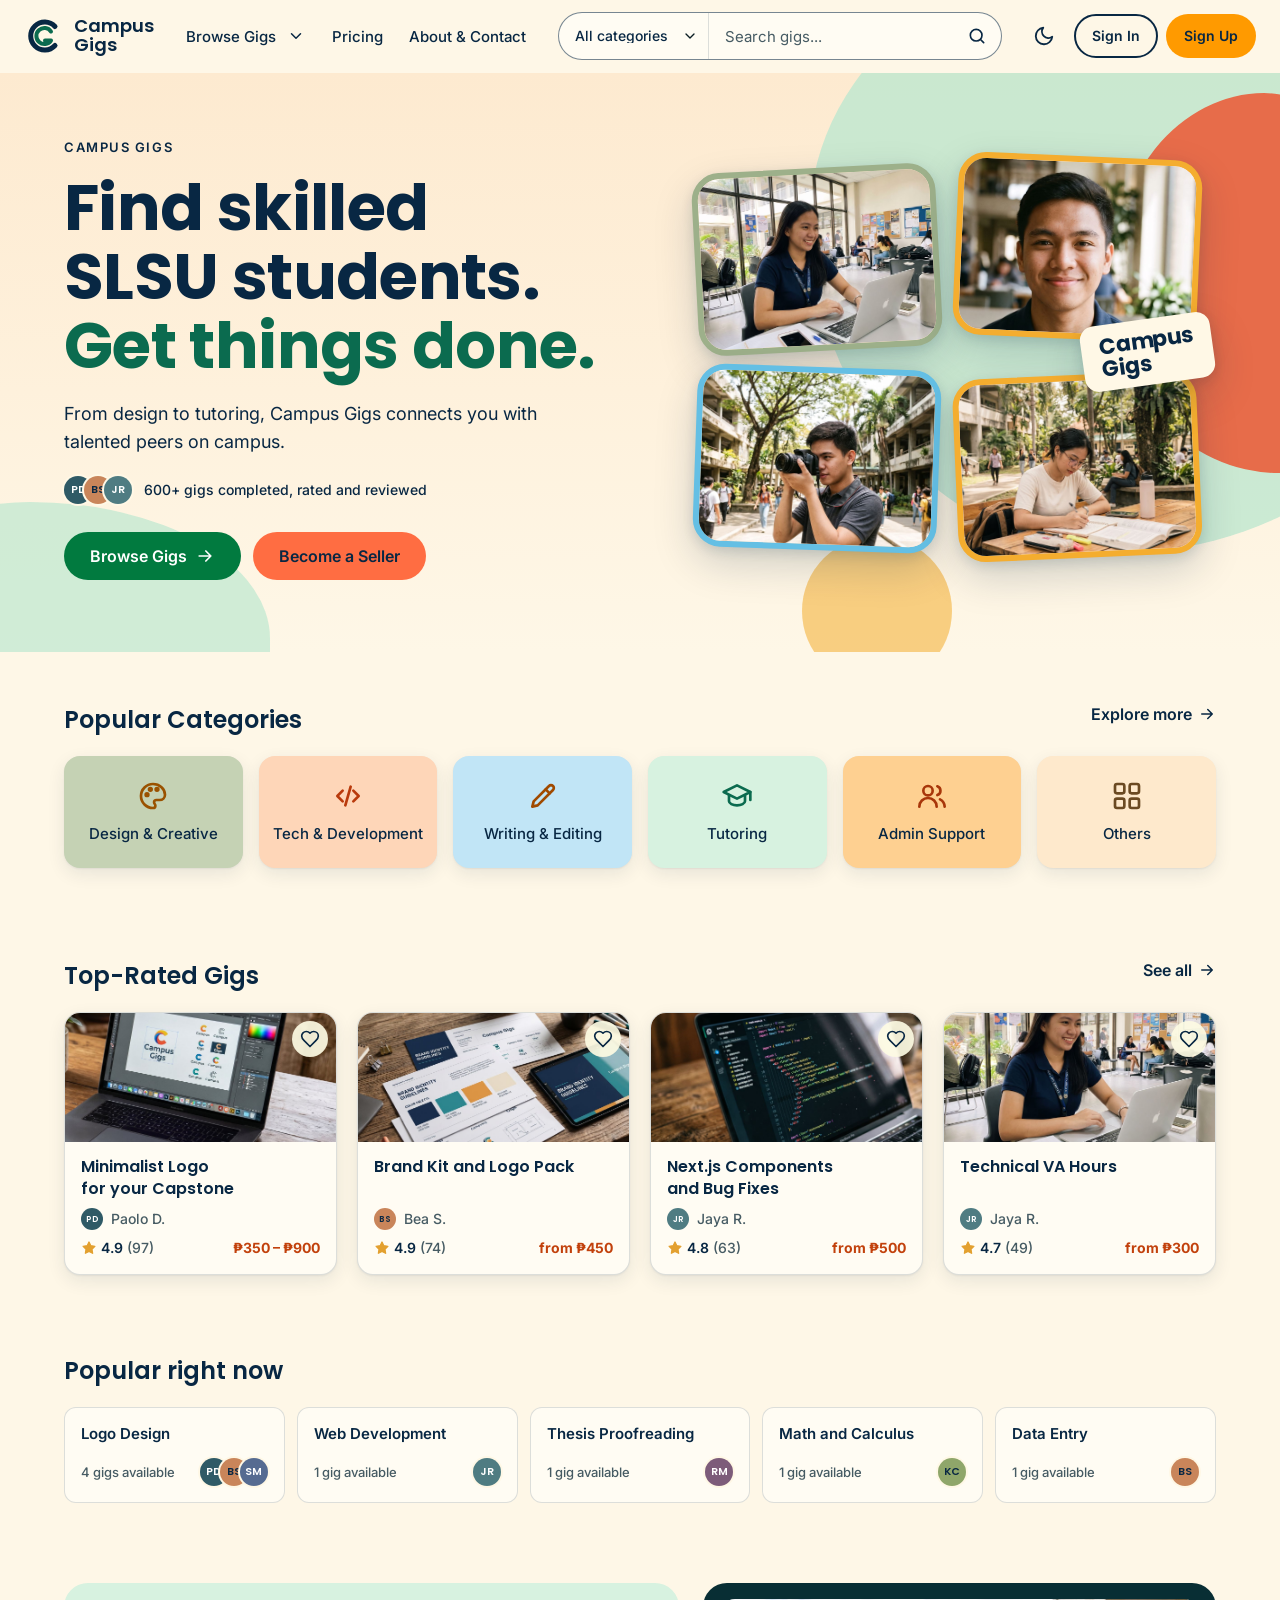
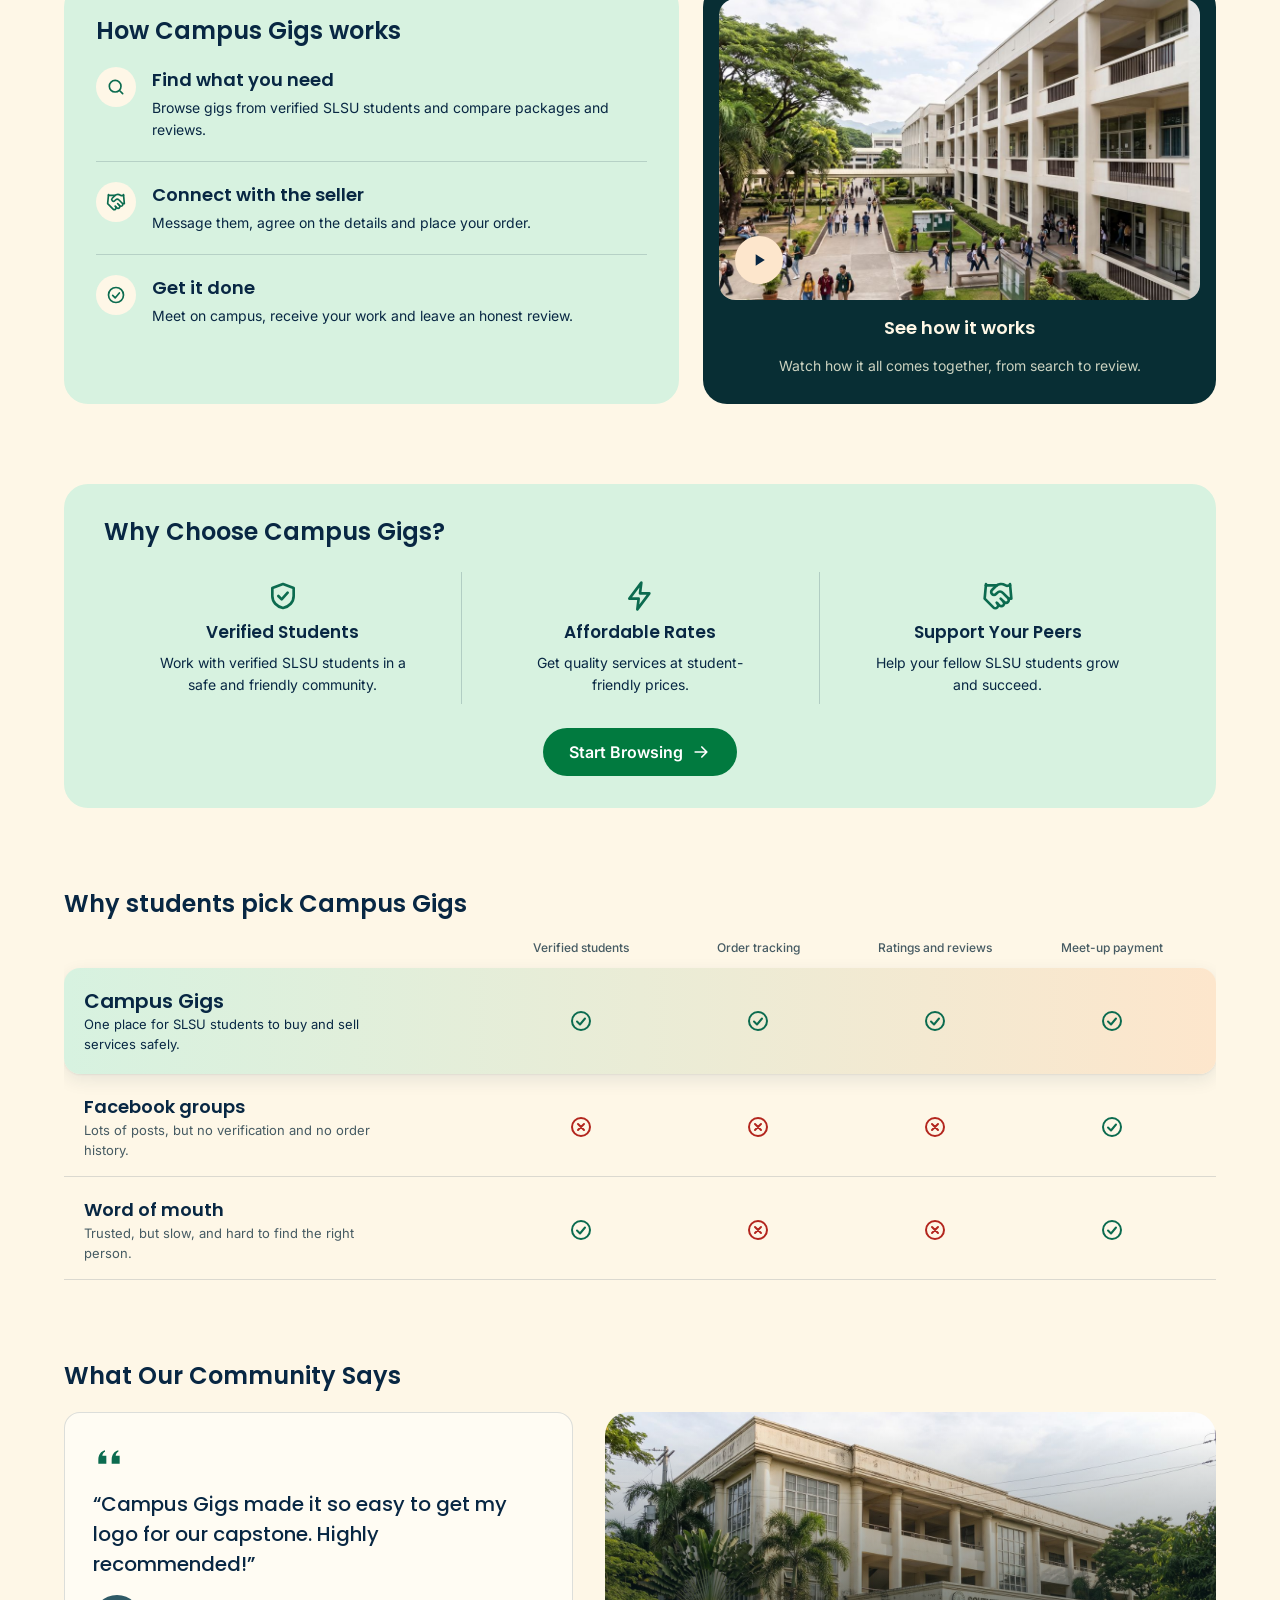
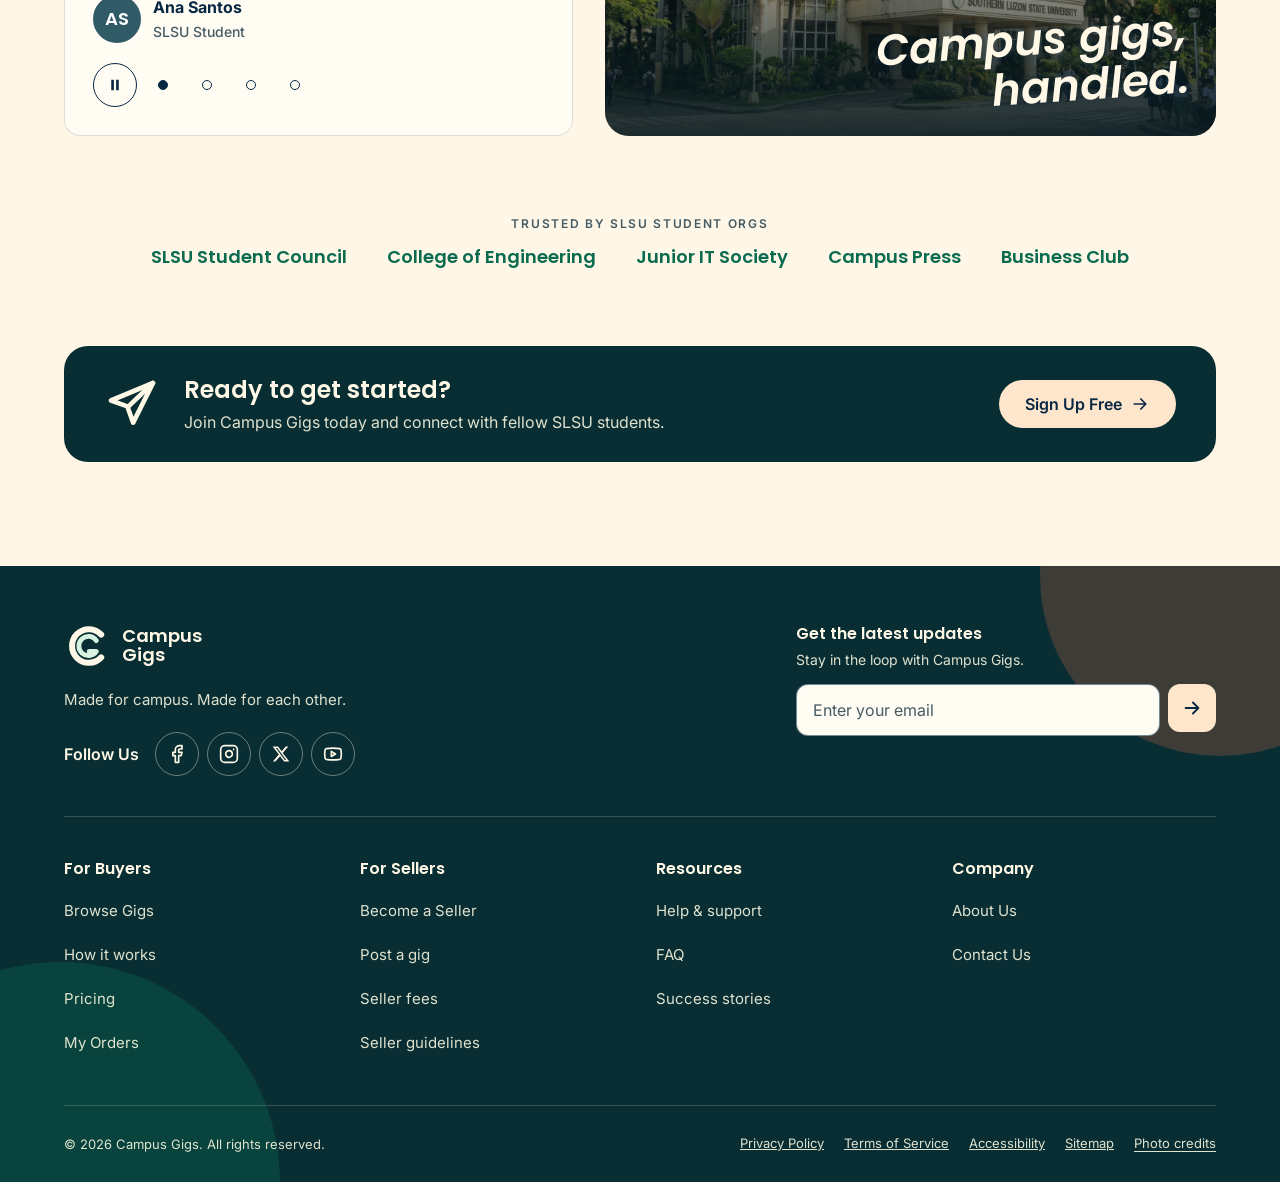
==== index.html @ 4c4ada21 "Campus Gigs: SLSU student services marketplace Co-Authored-By: Claude Sonnet 5.5 <noreply@anthropic." ====
<!doctype html>
<html lang="en">
<head>
  <meta charset="utf-8">
  <meta name="viewport" content="width=device-width, initial-scale=1">
  <title>Campus Gigs | Find skilled SLSU students</title>
  <meta name="description" content="Campus Gigs is a marketplace where SLSU students buy and sell design, tech, writing, tutoring and admin services.">
  <link rel="preconnect" href="https://fonts.googleapis.com">
  <link rel="preconnect" href="https://fonts.gstatic.com" crossorigin>
  <link href="https://fonts.googleapis.com/css2?family=Inter:wght@400;500;600;700&family=Poppins:wght@500;600;700&display=swap" rel="stylesheet">
  <link rel="stylesheet" href="css/tokens.css">
  <link rel="stylesheet" href="css/base.css">
  <link rel="stylesheet" href="css/components.css">
  <link rel="stylesheet" href="css/shell.css">
  <link rel="stylesheet" href="css/pages.css">
<script>try{if(localStorage.getItem('campusgigs.v1.theme')==='dark')document.documentElement.setAttribute('data-theme','dark')}catch(e){}</script>
</head>
<body>
<main id="main">

  <section class="hero" aria-labelledby="hero-title">
    <div class="container hero__inner">
      <div class="hero__copy">
        <p class="eyebrow">Campus Gigs</p>
        <h1 class="display" id="hero-title">Find skilled<br>SLSU students.<br><span class="text-teal">Get things done.</span></h1>
        <p class="hero__sub">From design to tutoring, Campus Gigs connects you with talented peers on campus.</p>
        <p class="proof" id="hero-proof"></p>
        <div class="hero__actions">
          <a class="btn btn--primary" href="browse.html">Browse Gigs <span id="ico-arrow"></span></a>
          <button class="btn btn--accent" type="button" id="become-seller">Become a Seller</button>
        </div>
      </div>
      <div class="collage" aria-label="Students working together">
        <div class="collage__frame" data-frame="heroFrame1"></div>
        <div class="collage__frame" data-frame="heroFrame2"></div>
        <div class="collage__frame" data-frame="heroFrame3"></div>
        <div class="collage__frame" data-frame="heroFrame4"></div>
        <div class="collage__sticker" aria-hidden="true">Campus<br>Gigs</div>
      </div>
    </div>
  </section>

  <section class="section container" aria-labelledby="cats-title">
    <div class="section__head"><h2 id="cats-title">Popular Categories</h2><a class="link-arrow" href="browse.html">Explore more <span data-ico="arrow-right" data-size="18"></span></a></div>
    <div class="cat-grid" id="categories"></div>
  </section>

  <section class="section container" aria-labelledby="top-title">
    <div class="section__head"><h2 id="top-title">Top-Rated Gigs</h2><a class="link-arrow" href="browse.html?sort=top">See all <span data-ico="arrow-right" data-size="18"></span></a></div>
    <div class="gig-grid" id="top-rated"></div>
  </section>

  <section class="section container" aria-labelledby="now-title">
    <div class="section__head"><h2 id="now-title">Popular right now</h2></div>
    <div class="spec-grid" id="popular-now"></div>
  </section>

  <section class="section container" aria-labelledby="how-title">
    <div class="how">
      <div class="steps-card">
        <h2 id="how-title" style="margin-bottom:20px">How Campus Gigs works</h2>
        <div class="steps-card__step"><span class="steps-card__icon" data-ico="search" data-size="20"></span><div><h3>Find what you need</h3><p>Browse gigs from verified SLSU students and compare packages and reviews.</p></div></div>
        <div class="steps-card__step"><span class="steps-card__icon" data-ico="handshake" data-size="20"></span><div><h3>Connect with the seller</h3><p>Message them, agree on the details and place your order.</p></div></div>
        <div class="steps-card__step"><span class="steps-card__icon" data-ico="check-circle" data-size="20"></span><div><h3>Get it done</h3><p>Meet on campus, receive your work and leave an honest review.</p></div></div>
      </div>
      <div class="media-card on-dark">
        <div class="media-card__img" id="how-media"><button class="media-card__play" type="button" id="how-play" aria-label="Play the how-it-works video"></button></div>
        <p class="media-card__title">See how it works</p>
        <p class="media-card__sub">Watch how it all comes together, from search to review.</p>
      </div>
    </div>
  </section>

  <section class="section container" aria-labelledby="why-title">
    <div class="band band--olive why">
      <h2 id="why-title" class="why__title">Why Choose Campus Gigs?</h2>
      <div class="why__items">
        <div class="why__item"><span data-ico="shield-check" data-size="32"></span><h3>Verified Students</h3><p>Work with verified SLSU students in a safe and friendly community.</p></div>
        <div class="why__item"><span data-ico="zap" data-size="32"></span><h3>Affordable Rates</h3><p>Get quality services at student-friendly prices.</p></div>
        <div class="why__item"><span data-ico="handshake" data-size="32"></span><h3>Support Your Peers</h3><p>Help your fellow SLSU students grow and succeed.</p></div>
      </div>
      <a class="btn btn--primary why__cta" href="browse.html">Start Browsing <span data-ico="arrow-right" data-size="20"></span></a>
    </div>
  </section>

  <section class="section container" aria-labelledby="compare-title">
    <h2 id="compare-title" style="margin-bottom:20px">Why students pick Campus Gigs</h2>
    <div class="table-scroll"><div class="compare" role="table" aria-label="Campus Gigs compared with Facebook groups and word of mouth">
      <div class="compare__head" role="row"><span role="columnheader"></span><span role="columnheader">Verified students</span><span role="columnheader">Order tracking</span><span role="columnheader">Ratings and reviews</span><span role="columnheader">Meet-up payment</span></div>
      <div class="compare__row compare__row--us" role="row"><div class="compare__who" role="rowheader"><strong>Campus Gigs</strong><p>One place for SLSU students to buy and sell services safely.</p></div><span role="cell" class="yes" aria-label="Yes" data-ico="check-circle" data-size="24"></span><span role="cell" class="yes" aria-label="Yes" data-ico="check-circle" data-size="24"></span><span role="cell" class="yes" aria-label="Yes" data-ico="check-circle" data-size="24"></span><span role="cell" class="yes" aria-label="Yes" data-ico="check-circle" data-size="24"></span></div>
      <div class="compare__row" role="row"><div class="compare__who" role="rowheader"><strong>Facebook groups</strong><p>Lots of posts, but no verification and no order history.</p></div><span role="cell" class="no" aria-label="No" data-ico="x-circle" data-size="24"></span><span role="cell" class="no" aria-label="No" data-ico="x-circle" data-size="24"></span><span role="cell" class="no" aria-label="No" data-ico="x-circle" data-size="24"></span><span role="cell" class="yes" aria-label="Yes" data-ico="check-circle" data-size="24"></span></div>
      <div class="compare__row" role="row"><div class="compare__who" role="rowheader"><strong>Word of mouth</strong><p>Trusted, but slow, and hard to find the right person.</p></div><span role="cell" class="yes" aria-label="Yes" data-ico="check-circle" data-size="24"></span><span role="cell" class="no" aria-label="No" data-ico="x-circle" data-size="24"></span><span role="cell" class="no" aria-label="No" data-ico="x-circle" data-size="24"></span><span role="cell" class="yes" aria-label="Yes" data-ico="check-circle" data-size="24"></span></div>
    </div></div>
  </section>

  <section class="section container" id="community" aria-labelledby="community-title">
    <h2 id="community-title" style="margin-bottom:20px">What Our Community Says</h2>
    <div class="community">
      <div class="quote-card" role="group" aria-roledescription="carousel" aria-label="Student testimonials" id="carousel">
        <div id="slides"></div>
        <div class="carousel-controls">
          <button class="carousel-toggle" id="carousel-toggle" type="button" aria-label="Pause testimonial rotation"></button>
          <div class="dots" id="dots"></div>
        </div>
      </div>
      <div class="campus-photo" id="campus-photo"><p class="campus-photo__text" aria-hidden="true">Campus gigs,<br>handled.</p></div>
    </div>
  </section>

  <section class="section container" aria-label="Student organisations that use Campus Gigs">
    <div class="logo-row"><span class="logo-row__eyebrow">Trusted by SLSU student orgs</span><div class="logo-row__list"><span class="logo-row__item">SLSU Student Council</span><span class="logo-row__item">College of Engineering</span><span class="logo-row__item">Junior IT Society</span><span class="logo-row__item">Campus Press</span><span class="logo-row__item">Business Club</span></div></div>
  </section>

  <section class="section container" aria-labelledby="cta-title">
    <div class="band band--deep cta-wide on-dark">
      <span class="cta-wide__icon" data-ico="send" data-size="56"></span>
      <div class="cta-wide__text"><h2 id="cta-title">Ready to get started?</h2><p>Join Campus Gigs today and connect with fellow SLSU students.</p></div>
      <a class="btn btn--light" id="cta-btn" href="signup.html">Sign Up Free <span data-ico="arrow-right" data-size="20"></span></a>
    </div>
  </section>

</main>
<script src="js/util.js"></script>
<script src="js/icons.js"></script>
<script src="js/storage.js"></script>
<script src="js/data.js"></script>
<script src="js/store.js"></script>
<script src="js/auth.js"></script>
<script src="js/ui.js"></script>
<script src="js/pages/home.js"></script>
</body>
</html>
---- css/tokens.css ----
/* Design tokens. Palette, type, radii, spacing and component heights come from the UI kit board;
   the "reference pass" block adds what the Indeed and Upwork references need, in the kit's colours. */
:root {
  /* Palette: the "colourful" web palette (default). Dark mode flips these inside the dark areas, see the end of this file. */
  --paper: #FEF7E7;   /* page background: warm cream */
  --card: #FFFCF3;    /* card surfaces: a lighter tint of the paper */
  --cream: #FDE6CC;   /* soft peach surface */
  --olive: #D7F2E0;   /* soft mint surface (name kept from the first palette) */
  --ivory: #FFF8E6;   /* light text and icons on dark or saturated surfaces */
  --deep: #082743;    /* text: deep navy */
  --deep-rgb: 8, 39, 67;  /* the same colour as r, g, b for tints and hovers */
  --forest: #082E34;  /* dark surfaces: footer, banner, media cards */
  --teal: #0B6B4F;    /* green-teal accent: links, icons, accent headings */
  --green: #017A3F;   /* primary buttons and selected states (white text 5:1) */
  --on-green: #FFFFFF;
  --orange: #FF6D42;  /* "Become a seller" and other warm calls to action (dark text on it) */
  --amber: #FF9A00;   /* Sign Up in the header (dark text on it) */
  --coral: #E76C4A; --mint: #BEE8D0; --sky: #C1E5F6; --sage: #C5D2B4; --blue: #64BFE4; --yellow: #F4AD2F;

  /* Derived */
  --muted: #465B63;                   /* secondary text, 6.2:1 on the paper */
  --line: rgba(8, 39, 67, 0.14);      /* hairlines and card borders */
  --line-strong: rgba(8, 39, 67, 0.55); /* input and control borders, 3.8:1 on the paper */
  --green-hover: #01663A;
  --deep-hover: #0E3A5C;
  --teal-hover: #095840;
  --star: #E3A02F;                    /* rating stars (decorative, never the only signal) */
  --danger: #B3261E;                  /* errors and cross marks, 5:1 or better on the paper, cream and mint */

  /* Role tokens that dark mode changes (everything else follows the palette above) */
  --chrome-bg: var(--paper);          /* header and app bar */
  --hero-bg: linear-gradient(180deg, #FDEAD0 0%, #FEF1DC 55%, var(--paper) 100%);
  --curve-bg: var(--mint);            /* About hero */
  --accent-text: #A93208;             /* warm accent words on light surfaces (5:1 on mint and paper) */
  --filters-bg: var(--olive);
  --auth-card: rgba(255, 252, 243, 0.96);
  --hero-deco-a: var(--mint); --hero-deco-b: var(--coral); --hero-deco-c: var(--yellow);
  --cta: #FF9A00; --on-cta: #082743;      /* amber button (Sign Up) */
  --cta2: #FF6D42; --on-cta2: #082743;    /* orange button (Become a seller) */
  --frame-1: #9DB08A; --frame-2: #F4AD2F; --frame-3: #64BFE4; --frame-4: #F4AD2F;   /* photo frame borders in the hero collage */
  --price: #C2410C;                   /* gig prices: warm orange-brown, 5:1 on cards */

  /* Radii (kit) */
  --r4: 4px; --r8: 8px; --r12: 12px; --r16: 16px; --r24: 24px;
  --r-pill: 999px;

  /* Spacing, 8-point system (kit) */
  --s4: 4px; --s8: 8px; --s12: 12px; --s16: 16px; --s20: 20px; --s24: 24px; --s32: 32px; --s40: 40px;

  /* Component heights (kit) */
  --h-btn: 48px; --h-input: 52px; --h-chip: 36px; --h-seg: 40px; --h-filter: 56px; --h-bottomnav: 64px;
  --h-btn-sm: 44px;   /* small buttons stay at the 44px touch-target minimum */

  /* Reference pass */
  --shadow-card: 0 1px 2px rgba(8, 39, 67, 0.06), 0 6px 18px rgba(8, 39, 67, 0.09);
  --shadow-pop: 0 4px 12px rgba(8, 39, 67, 0.12), 0 16px 40px rgba(8, 39, 67, 0.18);
  --shadow-modal: 0 24px 64px rgba(11, 29, 34, 0.32);
  --grad-soft: linear-gradient(90deg, var(--olive), var(--cream));   /* Upwork's highlighted row */
  --grad-band: linear-gradient(135deg, var(--forest), var(--teal));    /* CTA bands */
  --container: 1200px;
  --gutter: 24px;
  --h-header: 72px;
  --h-appbar: 56px;
  --fs-display: clamp(40px, 5.5vw, 64px);

  /* Layers */
  --z-header: 50; --z-mega: 60; --z-drawer: 70; --z-modal: 80; --z-toast: 90;

  /* Type */
  --font-head: 'Poppins', 'Segoe UI', system-ui, -apple-system, 'Helvetica Neue', Arial, sans-serif;
  --font-body: 'Inter', 'Segoe UI', system-ui, -apple-system, 'Helvetica Neue', Arial, sans-serif;
}

@media (max-width: 767px) {
  :root {
    --gutter: 16px;
    --h-header: var(--h-appbar);
  }
}

/* ============================================================ Dark mode (html[data-theme="dark"])
   The dark palette board keeps warm paper for the content and turns the "chrome" dark: header, heroes, banners,
   filter and navigation panels, forms on photos. Inside those areas the palette tokens are flipped, so every
   component built from them (buttons, chips, inputs, text) follows without its own dark rules. */
:root[data-theme="dark"] {
  --paper: #F6E8D2;      /* content stays warm paper, a touch deeper than the colourful cream */
  --card: #FFF8EA;
  --cream: #F1DFC4;
  --olive: #ECE6BC;
  --forest: #0B1C23;
  --teal: #2B5663;
  --green: #345F6A;      /* primary buttons on paper: slate teal with cream text */
  --on-green: #FFFBDC;
  --muted: #3F5159;
  --price: #A8360A;
  --chrome-bg: #345F6A;
  --hero-bg: #0B1C23;
  --curve-bg: #0B1C23; --filters-bg: #345F6A; --auth-card: #12303A;
  --hero-deco-a: #345F6A; --hero-deco-b: #ECE6BC; --hero-deco-c: #D4D161;
  --cta: #ECE6BC; --on-cta: #0B1C23; --cta2: #D4D161; --on-cta2: #0B1C23;
  --frame-1: #F6E8D2; --frame-2: #F6E8D2; --frame-3: #F6E8D2; --frame-4: #F6E8D2;
  color-scheme: dark;
}
:root[data-theme="dark"] :is(.site-header, .appbar, .hero, .hero-curve, .page-banner, .pricing-hero,
    .filters, .auth__card, .contact-card, .profile-nav) {
  --paper: #0B1C23; --card: #12303A; --cream: #17394A; --olive: #1E4552; --ivory: #0B1C23;
  --deep: #FFFBDC; --deep-rgb: 255, 251, 220; --muted: #D3DDD3; --teal: #D4D161; --accent-text: #D4D161; --mint: #1E4552; --green: #ECE6BC; --on-green: #0B1C23; --green-hover: #FFFBDC;
  --line: rgba(255, 251, 220, 0.24); --line-strong: rgba(255, 251, 220, 0.62); --deep-hover: #ECE6BC;
  color: var(--deep);
}
:root[data-theme="dark"] .site-header, :root[data-theme="dark"] .appbar { --paper: #345F6A; --card: #3F6C78; }
---- css/base.css ----
/* Reset and base elements. */
*, *::before, *::after { box-sizing: border-box; }

html {
  -webkit-text-size-adjust: 100%;
  /* Anchor jumps (profile and seller navs, footer links) must not hide under the sticky header. */
  scroll-padding-top: calc(var(--h-header) + 16px);
}

body {
  margin: 0;
  background: var(--paper);
  color: var(--deep);
  font: 400 16px/24px var(--font-body);
  -webkit-font-smoothing: antialiased;
  min-height: 100vh;
}

h1, h2, h3, h4 { font-family: var(--font-head); margin: 0; color: var(--deep); }
h1, h2, h3 { text-wrap: balance; }
h1 { font-size: 32px; line-height: 40px; font-weight: 700; }
h2 { font-size: 24px; line-height: 32px; font-weight: 600; }
h3 { font-size: 20px; line-height: 28px; font-weight: 600; }   /* "Title" in the kit */
h4 { font-size: 16px; line-height: 24px; font-weight: 600; }
p { margin: 0; }
ul, ol { margin: 0; padding: 0; list-style: none; }
img, svg { display: block; max-width: 100%; }
a { color: inherit; text-decoration-thickness: 1px; text-underline-offset: 3px; }
button, input, select, textarea { font: inherit; color: inherit; }
button { cursor: pointer; background: none; border: 0; padding: 0; }
table { border-collapse: collapse; }

.caption { font-size: 14px; line-height: 20px; font-weight: 500; color: var(--muted); }
.display { font-family: var(--font-head); font-size: var(--fs-display); line-height: 1.08; font-weight: 700; letter-spacing: -0.01em; }
.eyebrow { font: 600 13px/20px var(--font-body); letter-spacing: 0.12em; text-transform: uppercase; }
.text-teal { color: var(--teal); }

/* Keyboard focus: a Deep Teal ring that works on every light surface; dark surfaces switch to Ivory. */
:focus { outline: none; }
:focus-visible { outline: 2px solid var(--deep); outline-offset: 2px; border-radius: 4px; }
.on-dark :focus-visible,
.site-footer :focus-visible,
.cta-band :focus-visible,
.media-card :focus-visible,
.hero-curve :focus-visible { outline-color: var(--ivory); }

.container { width: 100%; max-width: var(--container); margin-inline: auto; padding-inline: var(--gutter); }

.sr-only {
  position: absolute; width: 1px; height: 1px; padding: 0; margin: -1px; overflow: hidden;
  clip: rect(0, 0, 0, 0); white-space: nowrap; border: 0;
}

.skip-link {
  position: fixed; left: 16px; top: -64px; z-index: calc(var(--z-toast) + 1);
  background: var(--forest); color: var(--ivory); padding: 12px 20px; border-radius: var(--r12);
  text-decoration: none; font-weight: 600; transition: top 0.15s;
}
.skip-link:focus { top: 16px; }

[hidden] { display: none !important; }
.is-locked { overflow: hidden; }

@media (prefers-reduced-motion: reduce) {
  *, *::before, *::after {
    animation-duration: 0.01ms !important; animation-iteration-count: 1 !important;
    transition-duration: 0.01ms !important; scroll-behavior: auto !important;
  }
}
---- css/components.css ----
/* Components. Section 1 is the UI kit board; section 2 is the reference pass (Indeed and Upwork patterns in the kit's colours).
   Everything here is CSS only. Behaviour lives in js/ui.js. */

/* ============================================================ 1. KIT ============================================================ */

/* ---- Icons ---- */
.icon { flex: none; }
.text-star { color: var(--star); }

/* ---- Buttons (height 48) ---- */
.btn {
  display: inline-flex; align-items: center; justify-content: center; gap: 8px;
  height: var(--h-btn); padding: 0 24px; border: 2px solid transparent; border-radius: var(--r-pill);
  font: 600 16px/1 var(--font-body); text-decoration: none; white-space: nowrap; cursor: pointer;
  transition: background-color 0.15s, color 0.15s, border-color 0.15s, transform 0.1s;
}
.btn:active { transform: translateY(1px); }
.btn--primary { background: var(--green); color: var(--on-green); }
.btn--primary:hover { background: var(--deep-hover); }
.btn--secondary { background: var(--teal); color: var(--ivory); }
.btn--secondary:hover { background: var(--teal-hover); }
.btn--outline { background: transparent; color: var(--deep); border-color: var(--deep); }
.btn--outline:hover { background: rgba(8, 39, 67, 0.07); }
.btn--amber { background: var(--cta); color: var(--on-cta); }
.btn--amber:hover { filter: brightness(0.94); }
.btn--accent { background: var(--cta2); color: var(--on-cta2); }
.btn--accent:hover { filter: brightness(0.94); }
.btn--light { background: var(--cream); color: var(--deep); }   /* on dark bands: the role of Indeed's gold button */
.btn--light:hover { background: var(--paper); }
.btn--sm { height: var(--h-btn-sm); padding: 0 16px; font-size: 14px; }
.btn--block { display: flex; width: 100%; }
.btn--icon { width: var(--h-btn); padding: 0; border-radius: var(--r12); }
.btn--icon.btn--sm { width: var(--h-btn-sm); }
.btn[disabled], .btn[aria-disabled="true"] {
  background: rgba(var(--deep-rgb), 0.08); color: rgba(var(--deep-rgb), 0.5); border-color: transparent;
  cursor: not-allowed; transform: none;
}
.link-arrow { display: inline-flex; align-items: center; gap: 6px; font-weight: 600; text-decoration: none; min-height: 44px; }
.link-arrow:hover { text-decoration: underline; }

/* ---- Chips and tags (height 36; a pseudo-element grows the hit area to 44) ---- */
.chip {
  position: relative; display: inline-flex; align-items: center; gap: 8px; height: var(--h-chip); padding: 0 16px;
  border: 1px solid rgba(var(--deep-rgb), 0.14); border-radius: var(--r-pill); background: rgba(251, 232, 206, 0.6);
  font: 500 14px/1 var(--font-body); color: var(--deep); text-decoration: none; white-space: nowrap; cursor: pointer;
  transition: background-color 0.15s, color 0.15s, border-color 0.15s;
}
.chip::before { content: ""; position: absolute; inset: -5px 0; }
.chip:hover { background: var(--cream); }
.chip--active, .chip[aria-pressed="true"] { background: var(--green); color: var(--on-green); border-color: var(--green); }
.chip--active:hover, .chip[aria-pressed="true"]:hover { background: var(--deep-hover); }
.chip--removable { background: transparent; border-color: var(--line-strong); cursor: default; padding-right: 8px; }
.chip__x { position: relative; display: grid; place-items: center; width: 28px; height: 28px; border-radius: 50%; }
.chip__x::before { content: ""; position: absolute; inset: -8px; }
.chip__x:hover { background: rgba(var(--deep-rgb), 0.1); }
.chip--static { cursor: default; }
.chip--static::before { display: none; }

/* ---- Inputs (height 52) ---- */
.field { display: grid; gap: 8px; }
.field > label, .field__label { font: 600 14px/20px var(--font-body); }
.field__hint { font: 500 14px/20px var(--font-body); color: var(--muted); }
.field__error { font: 500 14px/20px var(--font-body); color: var(--danger); display: flex; gap: 6px; align-items: flex-start; }
.input-wrap { position: relative; display: flex; align-items: center; }
.input-wrap > .icon { position: absolute; left: 16px; pointer-events: none; color: var(--deep); }
.input-wrap > .input-wrap__end { position: absolute; right: 4px; }
.input {
  width: 100%; height: var(--h-input); padding: 0 16px; background: var(--card); color: var(--deep);
  border: 1.5px solid var(--line-strong); border-radius: var(--r12); font: 400 16px/24px var(--font-body);
  transition: border-color 0.15s, box-shadow 0.15s;
}
.input::placeholder { color: var(--muted); opacity: 1; }
.input-wrap > .icon ~ .input { padding-left: 48px; }
.input-wrap--end .input { padding-right: 52px; }
.input:focus { border-color: var(--deep); box-shadow: 0 0 0 1px var(--deep); }
.input[aria-invalid="true"], .field--error .input { border-color: var(--danger); box-shadow: 0 0 0 1px var(--danger); }
.input:disabled { background: rgba(var(--deep-rgb), 0.05); color: rgba(var(--deep-rgb), 0.5); cursor: not-allowed; }
.textarea { height: auto; min-height: 120px; padding: 14px 16px; resize: vertical; }
.select {
  appearance: none; -webkit-appearance: none; padding-right: 44px; cursor: pointer;
  background-image: url("data:image/svg+xml,%3Csvg xmlns='http://www.w3.org/2000/svg' width='20' height='20' viewBox='0 0 24 24' fill='none' stroke='%230B1D22' stroke-width='2' stroke-linecap='round' stroke-linejoin='round'%3E%3Cpath d='m6 9 6 6 6-6'/%3E%3C/svg%3E");
  background-repeat: no-repeat; background-position: right 14px center;
}
.input-wrap > .icon ~ .select { padding-left: 48px; }
.counter { text-align: right; font: 500 13px/18px var(--font-body); color: var(--muted); }

/* ---- Selection controls: real inputs, visually replaced ---- */
.check, .radio { position: relative; display: inline-flex; align-items: center; gap: 12px; min-height: 44px; cursor: pointer; }
.check input, .radio input { position: absolute; opacity: 0; width: 24px; height: 24px; margin: 0; cursor: pointer; }
.check__box, .radio__dot {
  width: 24px; height: 24px; flex: none; display: grid; place-items: center; background: var(--card);
  border: 2px solid var(--deep); transition: background-color 0.15s;
}
.check__box { border-radius: var(--r4); }
.check__box::after {
  content: ""; width: 6px; height: 11px; border: solid var(--on-green); border-width: 0 2.5px 2.5px 0;
  transform: rotate(45deg) translate(-1px, -1px); opacity: 0;
}
.check input:checked + .check__box { background: var(--green); border-color: var(--green); }
.check input:checked + .check__box::after { opacity: 1; }
.radio__dot { border-radius: 50%; }
.radio__dot::after { content: ""; width: 12px; height: 12px; border-radius: 50%; background: var(--deep); transform: scale(0); transition: transform 0.12s; }
.radio input:checked + .radio__dot::after { transform: scale(1); }
.check input:focus-visible + .check__box, .radio input:focus-visible + .radio__dot { outline: 2px solid var(--deep); outline-offset: 2px; }
.check input:disabled + .check__box, .radio input:disabled + .radio__dot { opacity: 0.4; }

.switch { position: relative; display: inline-flex; align-items: center; gap: 12px; min-height: 44px; cursor: pointer; }
.switch input { position: absolute; opacity: 0; width: 52px; height: 32px; margin: 0; cursor: pointer; }
.switch__track {
  position: relative; width: 52px; height: 32px; flex: none; border-radius: var(--r-pill);
  background: rgba(var(--deep-rgb), 0.12); border: 1.5px solid var(--line-strong); transition: background-color 0.15s;
}
.switch__track::after {
  content: ""; position: absolute; top: 3px; left: 3px; width: 23px; height: 23px; border-radius: 50%;
  background: #fff; box-shadow: 0 1px 3px rgba(11, 29, 34, 0.35); transition: transform 0.15s;
}
.switch input:checked + .switch__track { background: var(--green); border-color: var(--green); }
.switch input:checked + .switch__track::after { transform: translateX(20px); }
.switch input:focus-visible + .switch__track { outline: 2px solid var(--deep); outline-offset: 2px; }
.switch input:disabled + .switch__track { opacity: 0.4; }

/* ---- Segmented control (height 40) ---- */
.segmented {
  display: inline-grid; grid-auto-flow: column; grid-auto-columns: 1fr; gap: 2px; height: var(--h-seg); padding: 3px;
  border-radius: var(--r-pill); background: rgba(var(--deep-rgb), 0.08);
}
.segmented > button, .segmented > a {
  position: relative; display: inline-flex; align-items: center; justify-content: center; padding: 0 20px;
  border-radius: var(--r-pill); font: 600 14px/1 var(--font-body); color: var(--deep); text-decoration: none; white-space: nowrap;
  transition: background-color 0.15s, color 0.15s;
}
.segmented > button::before, .segmented > a::before { content: ""; position: absolute; inset: -5px 0; }
.segmented > .is-active, .segmented > [aria-pressed="true"], .segmented > [aria-selected="true"] { background: var(--green); color: var(--on-green); }
.segmented > button:not(.is-active):not([aria-pressed="true"]):not([aria-selected="true"]):hover { background: rgba(var(--deep-rgb), 0.08); }

/* ---- Pagination ---- */
.pagination { display: flex; align-items: center; justify-content: center; flex-wrap: wrap; gap: 8px; }
.page {
  position: relative; display: inline-grid; place-items: center; min-width: 40px; height: 40px; padding: 0 8px;
  border: 1.5px solid var(--line-strong); border-radius: var(--r8); background: transparent;
  font: 600 14px/1 var(--font-body); text-decoration: none; cursor: pointer; transition: background-color 0.15s;
}
.page::before { content: ""; position: absolute; inset: -4px; }
.page:hover { background: rgba(var(--deep-rgb), 0.07); }
.page[aria-current="page"] { background: var(--teal); border-color: var(--teal); color: var(--ivory); }
.page--arrow { border-radius: 50%; width: 40px; padding: 0; }
.page[disabled], .page[aria-disabled="true"] { opacity: 0.4; cursor: not-allowed; pointer-events: none; }

/* ---- Quantity stepper ---- */
.stepper { display: inline-flex; align-items: center; height: var(--h-btn); border: 1.5px solid var(--deep); border-radius: var(--r-pill); background: var(--card); }
.stepper button { display: grid; place-items: center; width: 48px; height: 100%; border-radius: var(--r-pill); }
.stepper button:hover:not([disabled]) { background: rgba(var(--deep-rgb), 0.07); }
.stepper button[disabled] { opacity: 0.35; cursor: not-allowed; }
.stepper output, .stepper input { min-width: 40px; text-align: center; font-weight: 600; border: 0; background: transparent; width: 48px; }

/* ---- Rating ---- */
.stars { display: inline-flex; align-items: center; gap: 4px; font: 500 14px/20px var(--font-body); white-space: nowrap; }
.stars .icon { color: var(--star); }
.stars__val { font-weight: 600; }
.stars__count { color: var(--muted); }
.stars--five { gap: 2px; }
.stars--five .is-off { color: transparent; stroke: var(--star); }

/* ---- Cards ---- */
.card { background: var(--card); border: 1px solid var(--line); border-radius: var(--r16); box-shadow: var(--shadow-card); }
.card--pad { padding: 24px; }

/* Placeholder tiles for gig covers and imagery: palette gradient, soft dot pattern, category icon. */
.tile { position: relative; width: 100%; height: 100%; min-height: 64px; display: grid; place-items: center; overflow: hidden; background: var(--cream); color: var(--teal); }
.tile::before { content: ""; position: absolute; inset: 0; background-image: radial-gradient(rgba(255, 255, 255, 0.4) 1.5px, transparent 1.6px); background-size: 18px 18px; }
.tile .icon { position: relative; width: 36%; height: auto; max-width: 72px; max-height: 72px; opacity: 0.85; }
/* A real photo in a tile slot: fills the slot, cropped from the centre (the cream shows while it loads). */
.tile--photo { display: block; object-fit: cover; object-position: center; max-width: none; }
.tile--design { background: linear-gradient(135deg, #C5D2B4, #DDE5CF); color: #7A4200; }
.tile--tech { background: linear-gradient(135deg, #FED6B8, #FFE6D3); color: #A8300A; }
.tile--writing { background: linear-gradient(135deg, #C1E5F6, #DDF1FA); color: #8A3F00; }
.tile--tutoring { background: linear-gradient(135deg, #D7F2E0, #EAF8EE); color: #0B6B4F; }
.tile--admin { background: linear-gradient(135deg, #FED091, #FFE3B8); color: #8F2E08; }
.tile--others { background: linear-gradient(135deg, #FEE9CC, #FFF3E0); color: #5C3F1B; }

.gig-card {
  position: relative; display: flex; flex-direction: column; overflow: hidden; background: var(--card);
  border: 1px solid var(--line); border-radius: var(--r16); box-shadow: var(--shadow-card);
  transition: transform 0.15s, box-shadow 0.15s;
}
.gig-card:hover { transform: translateY(-2px); box-shadow: var(--shadow-pop); }
.gig-card__media { position: relative; aspect-ratio: 2.1 / 1; background: var(--cream); }
.gig-card__media > img, .gig-card__media > .tile { position: absolute; inset: 0; width: 100%; height: 100%; object-fit: cover; }
.gig-card__fav {
  position: absolute; top: 8px; right: 8px; z-index: 2; display: grid; place-items: center; width: 36px; height: 36px;
  border-radius: 50%; background: rgba(253, 251, 227, 0.92); color: var(--deep); transition: background-color 0.15s, transform 0.1s;
}
.gig-card__fav::before { content: ""; position: absolute; inset: -4px; }
.gig-card__fav:hover { background: var(--paper); transform: scale(1.06); }
.gig-card__fav[aria-pressed="true"] { color: var(--danger); }
.gig-card__body { display: grid; gap: 8px; padding: 14px 16px 16px; flex: 1; align-content: start; }
.gig-card__title { font: 600 16px/22px var(--font-head); display: -webkit-box; -webkit-line-clamp: 2; -webkit-box-orient: vertical; overflow: hidden; min-height: 44px; }
.gig-card__title a { text-decoration: none; }
.gig-card__title a::after { content: ""; position: absolute; inset: 0; z-index: 1; }   /* the whole card is the link */
.gig-card__seller { display: flex; align-items: center; gap: 8px; font: 500 14px/20px var(--font-body); color: var(--muted); }
.gig-card__foot { display: flex; align-items: center; justify-content: space-between; gap: 8px; margin-top: auto; }
.gig-card__price { font: 700 14px/20px var(--font-body); white-space: nowrap; color: var(--price); }
.gig-card--compact .gig-card__media { aspect-ratio: 2.6 / 1; }
.gig-card--compact .gig-card__body { padding: 10px 12px 12px; gap: 6px; }
.gig-card--compact .gig-card__title { font-size: 15px; line-height: 20px; min-height: 40px; }
.gig-card--row { flex-direction: row; align-items: stretch; min-width: 0; }
.gig-card--row .gig-card__media { flex: 0 0 148px; aspect-ratio: auto; min-height: 112px; }
.gig-card--row .gig-card__body { padding: 14px 16px; min-width: 0; }   /* lets the row shrink at 320px (400% zoom) */
.gig-card--row .gig-card__title { min-height: 0; -webkit-line-clamp: 1; }
.gig-card--row .gig-card__fav { top: 8px; left: 8px; right: auto; }
.gig-card__actions { position: relative; z-index: 2; display: flex; align-items: center; gap: 8px; }
@media (max-width: 479px) { .gig-card--row .gig-card__media { flex-basis: 112px; } }

/* ---- Pills, avatars, badges ---- */
.pill { display: inline-flex; align-items: center; gap: 6px; height: 28px; padding: 0 12px; border-radius: var(--r-pill); font: 600 13px/1 var(--font-body); white-space: nowrap; }
.pill--progress { background: var(--cream); color: var(--deep); border: 1px solid rgba(var(--deep-rgb), 0.18); }
.pill--done { background: var(--olive); color: var(--deep); }

.avatar {
  --size: 40px; width: var(--size); height: var(--size); flex: none; display: inline-grid; place-items: center; border-radius: 50%;
  background: var(--teal); color: var(--ivory); font: 600 calc(var(--size) * 0.38)/1 var(--font-head); overflow: hidden; user-select: none;
}
.avatar > img { width: 100%; height: 100%; object-fit: cover; }
.avatar-stack { display: inline-flex; align-items: center; }
.avatar-stack .avatar { --size: 28px; box-shadow: 0 0 0 2px var(--ivory); }
.avatar-stack .avatar + .avatar { margin-left: -8px; }

.badge {
  display: inline-flex; align-items: center; gap: 6px; height: 24px; padding: 0 10px; border-radius: var(--r-pill);
  font: 700 12px/1 var(--font-body); letter-spacing: 0.06em; text-transform: uppercase; white-space: nowrap;
}
.badge--popular { background: var(--olive); color: var(--deep); }
.badge--verified { height: auto; padding: 0; background: none; color: var(--teal); font-weight: 600; font-size: 13px; letter-spacing: 0; text-transform: none; }

/* ---- Bands (full-width soft or dark panels) ---- */
.band { border-radius: var(--r24); padding: 32px 40px; background: var(--cream); }
.band--olive { background: var(--olive); }
.band--deep { background: var(--forest); color: var(--ivory); }
.band--deep h1, .band--deep h2, .band--deep h3 { color: var(--ivory); }

/* ---- Filter bar (height 56) ---- */
.filter-bar { display: flex; gap: 8px; align-items: center; height: var(--h-filter); }
.filter-bar .input-wrap { flex: 1; }
.filter-bar .input { height: var(--h-filter); }

/* ---- Empty and not-found states ---- */
.empty-state { display: grid; justify-items: center; gap: 12px; text-align: center; padding: 48px 24px; }
.empty-state .icon { color: var(--teal); }
.empty-state h1 { font: 600 24px/32px var(--font-head); }   /* the not-found and become-a-seller panels are the page's only heading */
.empty-state p { color: var(--muted); max-width: 44ch; }

/* ---- Modal, drawer, toast ---- */
.overlay { position: fixed; inset: 0; z-index: var(--z-modal); background: rgba(11, 29, 34, 0.55); display: grid; place-items: center; padding: 16px; animation: fade-in 0.15s; }
.modal {
  position: relative; width: 100%; max-width: 520px; max-height: calc(100vh - 32px); overflow: auto; padding: 24px;
  background: var(--paper); border-radius: var(--r24); box-shadow: var(--shadow-modal); display: grid; gap: 16px;
}
.modal__head { display: flex; align-items: flex-start; justify-content: space-between; gap: 16px; }
.modal__title { font: 600 22px/30px var(--font-head); }
.modal__close { display: grid; place-items: center; width: 44px; height: 44px; margin: -8px -8px 0 0; border-radius: 50%; flex: none; }
.modal__close:hover { background: rgba(var(--deep-rgb), 0.08); }
.modal__body { color: var(--deep); }
.modal__actions { display: flex; flex-wrap: wrap; justify-content: flex-end; gap: 12px; }
.overlay--drawer { display: block; z-index: var(--z-drawer); padding: 0; }
.drawer {
  position: absolute; top: 0; bottom: 0; right: 0; width: min(420px, 100vw); overflow: auto; padding: 24px;
  background: var(--paper); box-shadow: var(--shadow-modal); display: grid; gap: 16px; align-content: start;
  animation: slide-in-right 0.2s ease-out;
}
.drawer--left { right: auto; left: 0; animation-name: slide-in-left; }
.drawer__head { display: flex; align-items: center; justify-content: space-between; gap: 16px; }
.drawer__title { font: 600 22px/30px var(--font-head); }

.toast-host { position: fixed; left: 50%; bottom: 24px; transform: translateX(-50%); z-index: var(--z-toast); display: grid; gap: 8px; justify-items: center; pointer-events: none; width: max-content; max-width: 92vw; }
.toast {
  display: flex; align-items: center; gap: 16px; padding: 12px 20px; border-radius: var(--r12); background: var(--forest); color: var(--ivory);
  font: 500 15px/22px var(--font-body); box-shadow: var(--shadow-pop); pointer-events: auto; animation: toast-in 0.2s ease-out;
}
.toast button { font-weight: 700; text-decoration: underline; color: var(--cream); min-height: 44px; min-width: 44px; }
.toast :focus-visible { outline-color: var(--ivory); }

@keyframes fade-in { from { opacity: 0; } to { opacity: 1; } }
@keyframes slide-in-right { from { transform: translateX(24px); opacity: 0; } to { transform: none; opacity: 1; } }
@keyframes slide-in-left { from { transform: translateX(-24px); opacity: 0; } to { transform: none; opacity: 1; } }
@keyframes toast-in { from { transform: translateY(12px); opacity: 0; } to { transform: none; opacity: 1; } }

/* ============================================================ 2. REFERENCE PASS ============================================================ */

/* position: relative keeps absolutely positioned .sr-only text inside the scroller (otherwise it widens the page) */
.table-scroll { position: relative; overflow-x: auto; -webkit-overflow-scrolling: touch; }

/* ref: upwork highlighted keyword */
.mark { background: linear-gradient(transparent 60%, var(--olive) 60%); box-decoration-break: clone; -webkit-box-decoration-break: clone; padding: 0 2px; }

/* ref: indeed heading rule */
.h-rule::after { content: ""; display: block; width: 48px; height: 2px; margin-top: 16px; background: var(--teal); }
.h-rule--center::after { margin-inline: auto; }

/* ref: upwork proof row ("1M+ jobs completed, rated, and reviewed") */
.proof { display: inline-flex; align-items: center; gap: 12px; font: 500 14px/20px var(--font-body); }

/* ref: upwork "Trusted by" row */
.logo-row { display: grid; gap: 16px; justify-items: center; }
.logo-row__eyebrow { font: 600 12px/16px var(--font-body); letter-spacing: 0.14em; text-transform: uppercase; color: var(--muted); }
.logo-row__list { display: flex; flex-wrap: wrap; justify-content: center; gap: 12px 40px; }
.logo-row__item { font: 600 18px/1 var(--font-head); color: var(--teal); }

/* ref: upwork category tab strip */
.cat-tabs { display: flex; gap: 8px; overflow-x: auto; scroll-snap-type: x proximity; border-bottom: 1px solid var(--line); -webkit-overflow-scrolling: touch; }
.cat-tabs__tab {
  flex: 1 0 auto; min-width: 104px; min-height: 44px; display: grid; justify-items: center; gap: 8px; padding: 12px 16px;
  border-bottom: 2px solid transparent; font: 500 14px/20px var(--font-body); color: var(--muted); text-decoration: none; white-space: nowrap; scroll-snap-align: start;
  transition: color 0.15s, border-color 0.15s;
}
.cat-tabs__tab:hover { color: var(--deep); }
.cat-tabs__tab[aria-selected="true"], .cat-tabs__tab.is-active { color: var(--deep); font-weight: 600; border-bottom-color: var(--deep); }

/* ref: upwork specialty cards */
.spec-grid { display: grid; grid-template-columns: repeat(5, minmax(0, 1fr)); gap: 12px; }
.spec-card {
  display: grid; align-content: space-between; gap: 12px; min-height: 96px; padding: 16px; border: 1px solid var(--line); border-radius: var(--r12);
  background: var(--card); color: inherit; text-decoration: none; text-align: left; transition: border-color 0.15s, box-shadow 0.15s;
}
.spec-card:hover { border-color: var(--line-strong); }
.spec-card__title { font: 600 15px/20px var(--font-body); }
.spec-card__meta { display: flex; align-items: center; justify-content: space-between; gap: 8px; font: 500 13px/18px var(--font-body); color: var(--muted); }
.spec-card--selected { border-color: var(--teal); box-shadow: 0 0 0 1px var(--teal); }

/* ref: indeed "Manage your hiring from start to finish" */
.steps-3 { display: grid; grid-template-columns: repeat(3, minmax(0, 1fr)); gap: 32px; }
.steps-3 h3 { font-size: 18px; line-height: 24px; margin-bottom: 8px; }
.steps-3 p { color: var(--muted); font-size: 15px; }

/* ref: upwork "How work gets done" */
.steps-card { background: var(--olive); border-radius: var(--r24); padding: 32px 32px 16px; }
.steps-card__step { display: grid; grid-template-columns: 40px 1fr; gap: 16px; padding: 20px 0; border-top: 1px solid rgba(var(--deep-rgb), 0.16); }
.steps-card__step:first-of-type { border-top: 0; padding-top: 0; }
.steps-card__icon { display: grid; place-items: center; width: 40px; height: 40px; border-radius: 50%; background: var(--paper); color: var(--teal); }
.steps-card h3 { font-size: 18px; line-height: 26px; }
.steps-card p { margin-top: 4px; font-size: 14px; line-height: 22px; }

/* ref: upwork "See how it works" */
.media-card { display: grid; align-content: start; gap: 16px; padding: 16px 16px 28px; border-radius: var(--r24); background: var(--forest); color: var(--ivory); }
.media-card__img { position: relative; aspect-ratio: 4 / 3; border-radius: var(--r16); overflow: hidden; }
.media-card__img > .tile, .media-card__img > img { position: absolute; inset: 0; width: 100%; height: 100%; object-fit: cover; }
.media-card__play { position: absolute; left: 16px; bottom: 16px; display: grid; place-items: center; width: 48px; height: 48px; border-radius: 50%; background: var(--cream); color: var(--deep); z-index: 1; }
.media-card__title { font: 600 18px/24px var(--font-head); text-align: center; color: var(--ivory); }
.media-card__sub { text-align: center; font-size: 14px; line-height: 20px; color: rgba(253, 251, 227, 0.8); }

/* ref: upwork "Why us?" comparison (grid rows so the highlighted row can carry a shadow) */
.compare { --cols: 4; display: grid; gap: 4px; min-width: 560px; }
.compare__head, .compare__row { display: grid; grid-template-columns: minmax(200px, 2.4fr) repeat(var(--cols), minmax(88px, 1fr)); align-items: center; gap: 8px; padding: 16px 20px; }
.compare__head { padding-top: 0; padding-bottom: 8px; font: 500 12px/16px var(--font-body); text-align: center; color: var(--muted); }
.compare__row { border-bottom: 1px solid var(--line); }
.compare__who strong { display: block; font: 600 18px/26px var(--font-head); }
.compare__who p { font-size: 13px; line-height: 20px; color: var(--muted); max-width: 40ch; }
.compare__row [role="cell"] { display: grid; place-items: center; }
.compare__row--us { background: var(--grad-soft); border-radius: var(--r16); border-bottom: 0; box-shadow: var(--shadow-card); padding-top: 20px; padding-bottom: 20px; }
.compare__row--us .compare__who strong { font-size: 20px; }
.compare__row--us .compare__who p { color: var(--deep); }
.compare .yes { color: var(--teal); }
.compare .no { color: var(--danger); }

/* ref: upwork Key Features table */
.keytable-wrap { border-radius: var(--r16); }
.keytable { width: 100%; min-width: 560px; table-layout: fixed; border-collapse: separate; border-spacing: 0; text-align: center; }
.keytable col:first-child { width: 46%; }
.keytable col.keytable__col--hl { background: linear-gradient(180deg, var(--olive), var(--cream)); }
.keytable th, .keytable td { padding: 14px 12px; border-bottom: 1px solid var(--line); font-size: 14px; line-height: 20px; vertical-align: middle; }
.keytable thead th { padding-top: 24px; font: 600 18px/26px var(--font-head); border-bottom: 0; }
.keytable thead th small { display: block; margin-top: 4px; font: 500 12px/16px var(--font-body); color: var(--muted); }
.keytable tbody th[scope="row"] { text-align: left; font-weight: 500; background: var(--paper); position: sticky; left: 0; z-index: 1; }
.keytable tr.keytable__group th { padding: 32px 12px 12px; font: 600 18px/26px var(--font-head); text-align: left; border-bottom: 0; background: var(--paper); position: sticky; left: 0; }
.keytable td .icon { margin-inline: auto; color: var(--teal); }
.keytable td.is-text { color: var(--muted); font-size: 13px; }
.keytable td.is-strong { font-weight: 600; }

/* ref: upwork Pricing plan cards */
.plan-card { position: relative; display: grid; align-content: start; gap: 16px; padding: 32px; background: var(--card); border: 1px solid rgba(var(--deep-rgb), 0.12); border-radius: var(--r24); }
.plan-card h3 { font: 600 28px/36px var(--font-head); }
.plan-card__blurb { color: var(--muted); }
.plan-card__price { font: 700 32px/40px var(--font-head); }
.plan-card__list { display: grid; gap: 12px; font-size: 15px; line-height: 22px; }
.plan-card__list li { display: flex; gap: 12px; align-items: flex-start; }
.plan-card__list .icon { color: var(--teal); margin-top: 2px; }
.plan-card--popular { border: 2px solid var(--teal); background: linear-gradient(180deg, var(--olive) 0, var(--card) 180px); }
.plan-card .badge--popular { position: absolute; top: 16px; right: 16px; }

/* ref: indeed accordions ("Your dashboard features", FAQ) */
.acc__item { border-top: 1px solid var(--line); }
.acc__item:last-child { border-bottom: 1px solid var(--line); }
.acc__item > h3 { font: inherit; }
.acc__btn { display: flex; align-items: center; justify-content: space-between; gap: 16px; width: 100%; min-height: 56px; padding: 12px 4px; text-align: left; font: 600 17px/24px var(--font-body); }
.acc__btn .icon { transition: transform 0.2s; }
.acc__btn[aria-expanded="true"] .icon { transform: rotate(180deg); }
.acc__panel { padding: 0 4px 20px; color: var(--muted); }
.acc-split { display: grid; grid-template-columns: minmax(0, 5fr) minmax(0, 6fr); gap: 48px; align-items: start; }
.acc__preview { display: grid; place-items: center; min-height: 360px; padding: 32px; border-radius: var(--r16); background: var(--teal); }
.acc__preview-card { display: grid; gap: 12px; width: min(360px, 100%); padding: 20px; border-radius: var(--r12); background: var(--paper); box-shadow: var(--shadow-card); }
.skeleton { height: 12px; border-radius: 6px; background: rgba(var(--deep-rgb), 0.14); }
.skeleton--short { width: 55%; }
.faq-split { display: grid; grid-template-columns: minmax(0, 5fr) minmax(0, 7fr); gap: 48px; align-items: start; }
.faq-split > h2 { font-size: 32px; line-height: 40px; }

/* ref: indeed testimonial band */
.quote-band { display: grid; gap: 12px; padding: 32px 40px; border-radius: var(--r16); background: var(--cream); }
.quote-band .icon { color: var(--teal); width: 32px; height: 32px; }
.quote-band__text { font: 600 20px/28px var(--font-head); }
.quote-band__by { font-size: 14px; line-height: 20px; color: var(--muted); }
.quote-band__by strong { color: var(--deep); }

/* ref: indeed stat line */
.stat-line { display: grid; justify-items: center; gap: 12px; text-align: center; font: 700 18px/26px var(--font-body); }
.stat-line .icon { color: var(--teal); }

/* ref: upwork wide banner, indeed "Ready to find your next hire?" card */
.cta-band { display: grid; justify-items: center; gap: 20px; padding: 56px 40px; border-radius: var(--r24); background: var(--grad-band); color: var(--ivory); text-align: center; }
.cta-band h2 { font: 600 clamp(28px, 3.6vw, 40px)/1.2 var(--font-head); color: var(--ivory); }
.cta-band p { color: rgba(253, 251, 227, 0.88); max-width: 52ch; }
.cta-band--card { justify-items: start; max-width: 480px; padding: 40px; background: var(--teal); text-align: left; }
.cta-band--card h2 { font-size: clamp(26px, 3vw, 32px); }

/* ref: indeed hero with a curved edge (the curve is an inline SVG child, no raster image) */
.hero-curve { position: relative; isolation: isolate; overflow-x: clip; color: var(--deep); }
.hero-curve__shape path { fill: var(--curve-bg); }
.hero-curve__shape { position: absolute; inset: 0; z-index: -1; width: 100%; height: 100%; }
.hero-curve__inner { display: grid; grid-template-columns: minmax(0, 6fr) minmax(0, 5fr); gap: 48px; align-items: center; padding-block: 64px 120px; }
.hero-curve h1 { font: 600 var(--fs-display)/1.08 var(--font-head); color: var(--deep); }
.hero-curve .eyebrow { color: var(--accent-text); }
.hero-curve p { color: var(--deep); margin-top: 16px; max-width: 48ch; }
.hero-curve__actions { display: flex; flex-wrap: wrap; gap: 12px; margin-top: 28px; }
.hero-curve__media { position: relative; aspect-ratio: 1 / 1; max-width: 460px; width: 100%; margin-inline: auto; }
.hero-curve__blob { position: absolute; inset: 8% -6% -8% 14%; border-radius: 48% 52% 44% 56% / 52% 44% 56% 48%; background: var(--hero-deco-c); opacity: 0.55; z-index: 0; }
.hero-curve__media > .tile, .hero-curve__media > img { position: relative; z-index: 1; border-radius: var(--r24); height: 100%; object-fit: cover; }

/* ref: upwork freelancer card */
.seller-card { display: grid; gap: 12px; padding: 24px; background: var(--card); border: 1px solid var(--line); border-radius: var(--r16); box-shadow: var(--shadow-card); align-content: start; }
.seller-card__top { display: flex; align-items: center; gap: 16px; }
.seller-card__name { display: flex; align-items: center; flex-wrap: wrap; gap: 8px; font: 600 18px/24px var(--font-head); }
.seller-card__headline { font-size: 14px; line-height: 20px; color: var(--muted); }
.seller-card__meta { display: flex; flex-wrap: wrap; align-items: center; gap: 4px 16px; font: 500 14px/20px var(--font-body); }
.seller-card__meta span { display: inline-flex; align-items: center; gap: 6px; }
.seller-card__chips { display: flex; flex-wrap: wrap; gap: 8px; }
.seller-card__bio { overflow-wrap: anywhere; color: var(--muted);   /* no line clamp: spacing overrides must not hide text (1.4.12) */ font-size: 14px; line-height: 22px; }

/* ref: upwork "Explore freelancer markets" */
.link-grid { display: grid; grid-template-columns: repeat(4, minmax(0, 1fr)); gap: 4px 32px; }
.link-grid a { display: block; padding: 10px 0; font: 500 15px/24px var(--font-body); text-decoration: none; }
.link-grid a:hover { text-decoration: underline; }

/* ref: upwork breadcrumb above the footer */
.breadcrumb ol { display: flex; flex-wrap: wrap; align-items: center; gap: 4px; font: 500 14px/20px var(--font-body); color: var(--muted); }
.breadcrumb li { display: inline-flex; align-items: center; gap: 4px; min-width: 0; max-width: 100%; }
.breadcrumb li span { overflow-wrap: anywhere; }
.breadcrumb a { display: inline-flex; align-items: center; justify-content: center; min-height: 44px; min-width: 44px; text-decoration: none; }
.breadcrumb a:hover { text-decoration: underline; color: var(--deep); }
.breadcrumb [aria-current="page"] { color: var(--deep); }

/* ref: upwork rating strap ("Clients rate our freelancers 4.8/5, based on 5,883 reviews") */
.rating-line { display: flex; flex-wrap: wrap; align-items: center; gap: 4px 10px; }
.rating-line__score { font-weight: 700; }
.rating-line__note { font-size: 14px; color: var(--muted); }

/* Long-text pages and the policy modals */
.prose { max-width: 68ch; }
.prose h2 { margin: 28px 0 8px; font-size: 20px; line-height: 28px; }
.prose p { margin-bottom: 14px; }
.prose ul { list-style: disc; padding-left: 24px; margin-bottom: 14px; display: grid; gap: 6px; }
.prose a { text-decoration: underline; }

/* ---- Reference components: tablet and phone ---- */
@media (max-width: 1023px) {
  /* The stretched SVG curve distorts on tall narrow panels, so below 1024px the same shape is a plain elliptical bottom edge. */
  .hero-curve { background: var(--curve-bg); border-bottom-left-radius: 50% 72px; border-bottom-right-radius: 50% 72px; }
  .hero-curve__shape { display: none; }
  .spec-grid { grid-template-columns: repeat(3, minmax(0, 1fr)); }
  .acc-split, .faq-split { gap: 32px; }
}
@media (max-width: 767px) {
  .spec-grid { grid-template-columns: repeat(2, minmax(0, 1fr)); }
  .steps-3 { grid-template-columns: 1fr; gap: 24px; }
  .acc-split, .faq-split, .hero-curve__inner { grid-template-columns: 1fr; }
  .acc__preview { min-height: 240px; }
  .hero-curve__inner { padding-block: 40px 72px; gap: 32px; }
  .hero-curve__media { max-width: 320px; }
  .link-grid { grid-template-columns: repeat(2, minmax(0, 1fr)); }
  .band, .quote-band { padding: 24px; }
  .cta-band { padding: 40px 24px; }
  .cta-band--card { padding: 32px 24px; }
  .plan-card { padding: 24px; }
  .toast-host { bottom: calc(var(--h-bottomnav) + 16px + env(safe-area-inset-bottom, 0px)); }
  .steps-card { padding: 24px 20px 8px; }
}
---- css/shell.css ----
/* Shell: logo, storage notice, header, mega menu, avatar menu, app bar, bottom navigation, footer.
   Header and footer follow the Upwork structure from the reference pass, in the mockups' colours and copy. */

/* ---- Logo ---- */
.logo { display: inline-flex; align-items: center; gap: 10px; min-height: 44px; color: var(--deep); text-decoration: none; }
.logo__text { font: 600 18px/1.05 var(--font-head); }
.logo__g { stroke: var(--teal); }
.logo--sm .logo__text { font-size: 16px; }
.logo--light { color: var(--ivory); }
.logo--light .logo__g { stroke: var(--olive); }

/* ---- Storage notice (only when localStorage is blocked or per-file) ---- */
.storage-notice { padding: 10px var(--gutter); background: var(--olive); color: var(--deep); font: 500 14px/20px var(--font-body); text-align: center; }
.storage-notice--warn { background: var(--cream); font-weight: 600; border-bottom: 2px solid var(--deep); }

/* ---- Header (from 1024px) ---- */
.site-header { position: sticky; top: 0; z-index: var(--z-header); background: var(--chrome-bg); border-bottom: 1px solid transparent; transition: box-shadow 0.2s, border-color 0.2s; }
.site-header.is-scrolled, .appbar.is-scrolled { box-shadow: 0 2px 14px rgba(11, 29, 34, 0.08); border-bottom-color: var(--line); }
.site-header__inner { display: flex; align-items: center; gap: 20px; height: var(--h-header); }
.site-header > .container { max-width: 1360px; }   /* the header is a little wider than the page so a signed-in seller's controls leave room for search */
.site-header__actions { display: flex; align-items: center; gap: 8px; margin-left: auto; flex: none; }

.nav { display: flex; align-items: center; gap: 2px; flex: none; }
.nav__item { display: flex; align-items: center; }
.nav__link {
  display: inline-flex; align-items: center; height: 44px; padding: 0 12px; border-radius: var(--r8);
  font: 500 15px/1 var(--font-body); text-decoration: none; white-space: nowrap; transition: background-color 0.15s;
}
.nav__link:hover { background: rgba(var(--deep-rgb), 0.06); }
.nav__link[aria-current="page"] { font-weight: 700; box-shadow: inset 0 -2px 0 var(--deep); border-radius: var(--r8) var(--r8) 0 0; }
.nav__chev { display: grid; place-items: center; width: 44px; height: 44px; margin-left: -14px; border-radius: var(--r8); }
.nav__chev:hover { background: rgba(var(--deep-rgb), 0.06); }
.nav__chev .icon { transition: transform 0.2s; }
.nav__chev[aria-expanded="true"] .icon { transform: rotate(180deg); }

/* Search with a category scope, as in Upwork's header */
.search {
  display: flex; align-items: center; flex: 1 1 260px; min-width: 0; max-width: 460px; height: 48px;
  border: 1.5px solid var(--line-strong); border-radius: var(--r-pill); background: var(--card); overflow: hidden;
}
.search:focus-within { border-color: var(--deep); box-shadow: 0 0 0 1px var(--deep); }
.search__scope {
  appearance: none; -webkit-appearance: none; flex: none; max-width: 150px; height: 100%; padding: 0 28px 0 16px; border: 0; border-right: 1px solid var(--line);
  background: transparent url("data:image/svg+xml,%3Csvg xmlns='http://www.w3.org/2000/svg' width='16' height='16' viewBox='0 0 24 24' fill='none' stroke='%230B1D22' stroke-width='2' stroke-linecap='round' stroke-linejoin='round'%3E%3Cpath d='m6 9 6 6 6-6'/%3E%3C/svg%3E") no-repeat right 10px center;
  font: 500 14px/1 var(--font-body); cursor: pointer; text-overflow: ellipsis;
}
.search__input { flex: 1; min-width: 0; height: 100%; padding: 0 12px 0 16px; border: 0; background: transparent; font: 400 15px/1 var(--font-body); }
/* the control that has focus gets its own inset ring (the wrapper clips outer outlines) on top of the wrapper's ring */
.search__input:focus-visible, .search__scope:focus-visible, .search__btn:focus-visible { outline: 2px solid var(--deep); outline-offset: -4px; border-radius: var(--r-pill); }
.search__input::placeholder { color: var(--muted); opacity: 1; }
.search__btn { display: grid; place-items: center; flex: none; width: 48px; height: 100%; }
.search__btn:hover { background: rgba(var(--deep-rgb), 0.07); }
.search--drawer { max-width: none; flex: none; }

.icon-btn { position: relative; display: grid; place-items: center; width: 44px; height: 44px; border-radius: 50%; color: var(--deep); text-decoration: none; transition: background-color 0.15s; }
.icon-btn:hover { background: rgba(var(--deep-rgb), 0.07); }
.badge-dot {
  position: absolute; top: 3px; right: 0; min-width: 18px; height: 18px; padding: 0 5px; border-radius: 9px;
  background: var(--danger); color: #fff; font: 700 11px/18px var(--font-body); text-align: center;
}
.avatar-btn { display: grid; place-items: center; width: 44px; height: 44px; border-radius: 50%; }

/* ---- Avatar menu ---- */
.menu-wrap { position: relative; }
.menu {
  position: absolute; top: calc(100% + 8px); right: 0; z-index: var(--z-mega); min-width: 260px; padding: 8px;
  background: var(--card); border: 1px solid var(--line); border-radius: var(--r16); box-shadow: var(--shadow-pop); animation: fade-in 0.15s;
}
.menu__head { display: grid; gap: 2px; padding: 8px 12px 12px; }
.menu__head span { font-size: 14px; color: var(--muted); }
.menu__item {
  display: flex; align-items: center; gap: 12px; width: 100%; min-height: 44px; padding: 0 12px; border-radius: var(--r8);
  font: 500 15px/1 var(--font-body); text-align: left; text-decoration: none; transition: background-color 0.15s;
}
.menu__item:hover, .menu__item:focus-visible { background: var(--olive); }
.menu__sep { height: 1px; margin: 6px 8px; background: var(--line); }

/* ---- Mega menu ---- */
.mega { position: absolute; left: 0; right: 0; top: 100%; z-index: var(--z-mega); background: var(--card); border-bottom: 1px solid var(--line); box-shadow: var(--shadow-pop); animation: fade-in 0.15s; }
.mega__inner { display: grid; grid-template-columns: 280px minmax(0, 1fr); padding-block: 24px 0; }
.mega__cats { display: grid; gap: 2px; align-content: start; padding-right: 16px; border-right: 1px solid var(--line); }
.mega__cat {
  display: flex; align-items: center; justify-content: space-between; gap: 12px; min-height: 44px; padding: 0 12px;
  border-radius: var(--r8); font: 600 15px/1 var(--font-body); text-align: left; transition: background-color 0.15s;
}
.mega__cat[aria-selected="true"] { background: var(--olive); }
.mega__subs { padding-left: 32px; }
.mega__grid { display: grid; grid-template-columns: repeat(2, minmax(0, 1fr)); gap: 4px 24px; align-content: start; }
.mega__link { display: block; padding: 10px 12px; border-radius: var(--r8); text-decoration: none; transition: background-color 0.15s; }
.mega__link:hover, .mega__link:focus-visible { background: rgba(var(--deep-rgb), 0.06); }
.mega__link strong { display: block; font: 600 15px/22px var(--font-body); }
.mega__link span { display: block; font: 400 13px/18px var(--font-body); color: var(--muted); }
.mega__link--all strong { color: var(--teal); }
.mega__foot { grid-column: 1 / -1; display: flex; flex-wrap: wrap; gap: 0 28px; margin-top: 20px; padding-block: 8px; border-top: 1px solid var(--line); }
.mega__foot a { display: inline-flex; align-items: center; gap: 6px; min-height: 44px; min-width: 44px; font: 600 14px/1 var(--font-body); color: var(--teal); text-decoration: none; }
.mega__foot a:hover { text-decoration: underline; }

/* ---- App bar (below 1024px) ---- */
.appbar { display: none; position: sticky; top: 0; z-index: var(--z-header); height: var(--h-appbar); background: var(--chrome-bg); border-bottom: 1px solid transparent; transition: box-shadow 0.2s, border-color 0.2s; }
.appbar__inner { display: flex; align-items: center; justify-content: space-between; height: 100%; }
.appbar__actions { display: flex; align-items: center; gap: 4px; }

/* ---- Menu drawer content ---- */
.drawer__body { display: grid; gap: 4px; align-content: start; }
.menu-label { margin: 20px 0 4px; font: 600 12px/16px var(--font-body); letter-spacing: 0.08em; text-transform: uppercase; color: var(--muted); }
.menu-links { display: grid; }
.menu-links a, .menu-links button, .menu-legal button {
  display: flex; align-items: center; min-height: 44px; padding: 0 4px; font: 500 15px/1 var(--font-body); text-decoration: none; text-align: left;
}
.menu-links a:hover, .menu-links button:hover { text-decoration: underline; }
.menu-links--main { margin-top: 8px; padding-top: 4px; }
.acc__panel.menu-links { padding: 0 0 12px 12px; color: var(--deep); }
.menu-actions { display: grid; gap: 12px; margin-top: 20px; }
.menu-legal { display: flex; flex-wrap: wrap; gap: 0 16px; margin-top: 24px; padding-top: 12px; border-top: 1px solid var(--line); }
.menu-legal button { font-size: 13px; color: var(--muted); text-decoration: underline; }

/* ---- Bottom navigation (below 768px, 64px) ---- */
.bottomnav {
  display: none; position: fixed; left: 12px; right: 12px; bottom: calc(8px + env(safe-area-inset-bottom, 0px)); z-index: var(--z-header);
  height: var(--h-bottomnav); background: var(--card); border: 1px solid var(--line); border-radius: var(--r24); box-shadow: var(--shadow-pop);
}
.bottomnav__list { display: grid; grid-template-columns: repeat(5, 1fr); height: 100%; align-items: center; }
.bottomnav__item { position: relative; display: grid; justify-items: center; gap: 2px; padding: 6px 0; font: 500 12px/16px var(--font-body); text-decoration: none; color: var(--muted); }
.bottomnav__item[aria-current="page"] { color: var(--deep); font-weight: 700; }
.bottomnav__item .badge-dot { top: 0; right: calc(50% - 24px); }
.bottomnav__plus { display: grid; place-items: center; width: 48px; height: 48px; margin: auto; border-radius: 50%; background: var(--green); color: var(--on-green); }

/* ---- Breadcrumb strip above the footer ---- */
.breadcrumb-strip { padding-block: 32px 0; }

/* ---- Footer (Upwork's link columns inside the mockup's Deep Teal footer) ---- */
.site-footer { position: relative; margin-top: 64px; padding: 56px 0 16px; overflow: hidden; background: var(--forest); color: var(--ivory); }
.site-footer::before, .site-footer::after { content: ""; position: absolute; border-radius: 50%; pointer-events: none; }
.site-footer::before { width: 440px; height: 440px; left: -160px; bottom: -220px; background: var(--teal); opacity: 0.35; }
.site-footer::after { width: 360px; height: 360px; right: -120px; top: -170px; background: var(--orange); opacity: 0.22; }
.site-footer > .container { position: relative; z-index: 1; }
.site-footer__top { display: grid; grid-template-columns: minmax(0, 1fr) minmax(280px, 420px); gap: 40px; align-items: start; padding-bottom: 40px; border-bottom: 1px solid rgba(253, 251, 227, 0.18); }
.site-footer__tag { margin-top: 12px; font-size: 15px; color: rgba(253, 251, 227, 0.88); }
.site-footer__follow { display: flex; align-items: center; flex-wrap: wrap; gap: 8px 16px; margin-top: 20px; font-weight: 600; }
.socials { display: flex; gap: 8px; }
.social { display: grid; place-items: center; width: 44px; height: 44px; border: 1px solid rgba(253, 251, 227, 0.4); border-radius: 50%; transition: background-color 0.15s; }
.social:hover { background: rgba(253, 251, 227, 0.14); }
.site-footer__cols { display: grid; grid-template-columns: repeat(4, minmax(0, 1fr)); gap: 32px; padding-block: 40px; }
.site-footer__h { margin: 0 0 8px; font: 600 16px/24px var(--font-head); color: var(--ivory); }
.site-footer__group ul { display: grid; }
.site-footer__group a, .site-footer__group button, .site-footer__legal button, .site-footer__legal a {
  display: inline-flex; align-items: center; min-height: 44px; min-width: 44px; font: 400 15px/1.3 var(--font-body); color: rgba(253, 251, 227, 0.88); text-decoration: none; text-align: left;
}
.site-footer__group a:hover, .site-footer__group button:hover, .site-footer__legal button:hover, .site-footer__legal a:hover { color: var(--ivory); text-decoration: underline; }
.site-footer__legal { display: flex; flex-wrap: wrap; align-items: center; justify-content: space-between; gap: 4px 24px; padding-top: 16px; border-top: 1px solid rgba(253, 251, 227, 0.18); font-size: 13px; color: rgba(253, 251, 227, 0.88); }
.site-footer__legal > div { display: flex; flex-wrap: wrap; gap: 0 20px; }
.site-footer__legal button, .site-footer__legal a { font-size: 13px; text-decoration: underline; }

.newsletter__label { display: block; font: 600 16px/24px var(--font-head); }
.newsletter__hint { margin: 2px 0 12px; font-size: 14px; color: rgba(253, 251, 227, 0.88); }
.newsletter__row { display: flex; gap: 8px; }
.newsletter__row .input { flex: 1; min-width: 0; }
.newsletter__msg { min-height: 24px; margin-top: 8px; font-size: 14px; line-height: 20px; color: var(--cream); }
.newsletter__msg.is-error { color: #FFB4AB; }

/* ---- Responsive shell ---- */
@media (max-width: 1279px) {
  .search__scope { display: none; }
  .search { flex-basis: 180px; }
  .site-header__inner { gap: 12px; }
  .nav__link { padding: 0 8px; }
}
@media (max-width: 1023px) {
  .site-header { display: none; }
  .appbar { display: block; }
  .site-footer__top { grid-template-columns: 1fr; gap: 28px; }
  .site-footer__cols { grid-template-columns: repeat(2, minmax(0, 1fr)); }
}
@media (max-width: 767px) {
  .bottomnav { display: block; }
  body { padding-bottom: calc(var(--h-bottomnav) + 16px + env(safe-area-inset-bottom, 0px)); }
  .site-footer { margin-top: 48px; padding-top: 40px; }
  .site-footer__cols { grid-template-columns: 1fr; gap: 8px; padding-block: 24px; }
  .mega { display: none; }
}
---- css/pages.css ----
/* Page-specific layout. One section per page, in build order. */

/* ============================================================ shared page bits */
.section { padding-block: 40px; }
.section__head { display: flex; align-items: flex-end; justify-content: space-between; gap: 16px; margin-bottom: 20px; }
.page-banner { position: relative; padding-block: 56px; background: var(--hero-bg); overflow: hidden; }
.page-banner::before { content: ""; position: absolute; width: 420px; height: 420px; right: -120px; top: -180px; border-radius: 50%; background: var(--olive); opacity: 0.5; }
.page-banner > .container { position: relative; }
.page-banner p { margin-top: 12px; max-width: 56ch; color: var(--muted); }
.stack-16 > * + * { margin-top: 16px; }
.hint-note { font: 500 13px/18px var(--font-body); color: var(--muted); }

/* ============================================================ Home (Task 10) */
.hero { position: relative; overflow: hidden; background: var(--hero-bg); }
.hero::before { content: ""; position: absolute; width: 640px; height: 620px; right: -170px; top: -140px; border-radius: 58% 42% 52% 48% / 46% 54% 46% 54%; background: var(--hero-deco-a); opacity: 0.8; }
.hero::after { content: ""; position: absolute; width: 440px; height: 300px; left: -170px; bottom: -150px; border-radius: 50% 60% 40% 55% / 60% 50% 50% 40%; background: var(--hero-deco-a); opacity: 0.7; }
.hero__inner::before { content: ""; position: absolute; z-index: -1; width: 280px; height: 380px; right: -150px; top: 20px; border-radius: 55% 45% 40% 60% / 50% 50% 50% 50%; background: var(--hero-deco-b); }
.hero__inner::after { content: ""; position: absolute; z-index: -1; width: 150px; height: 150px; right: 24%; bottom: -34px; border-radius: 50%; background: var(--hero-deco-c); opacity: 0.55; }
.hero__inner { position: relative; z-index: 1; display: grid; grid-template-columns: minmax(0, 1.05fr) minmax(0, 1fr); gap: 48px; align-items: center; padding-block: 64px 72px; }
.hero__copy .eyebrow { margin-bottom: 16px; }
.hero__sub { margin-top: 20px; max-width: 44ch; font-size: 18px; line-height: 28px; }
.hero__copy .proof { margin-top: 20px; }
.hero__actions { display: flex; flex-wrap: wrap; gap: 12px; margin-top: 28px; }
/* Phones and tablets: the decorative blobs move behind the photos so they never sit under the headline or paragraph. */
@media (max-width: 1023px) {
  .hero::before { width: 420px; height: 400px; right: -210px; top: auto; bottom: -90px; }
  .hero::after { width: 300px; height: 220px; left: -150px; bottom: auto; top: 54%; opacity: 0.5; }
  .hero__inner::before { display: none; }
  .hero__inner::after { width: 110px; height: 110px; right: 6%; bottom: -26px; }
}

.collage { position: relative; display: grid; grid-template-columns: 1fr 1fr; gap: 16px; width: 100%; max-width: 520px; margin-inline: auto; padding: 8px; }
.collage__frame { aspect-ratio: 4 / 3; border: 6px solid var(--frame-1); border-radius: 28px; overflow: hidden; box-shadow: var(--shadow-pop); background: var(--cream); }
.collage__frame:nth-child(1) { transform: rotate(-3deg); }
.collage__frame:nth-child(2) { transform: rotate(2.5deg) translateY(-12px); border-color: var(--frame-2); }
.collage__frame:nth-child(3) { transform: rotate(2deg); border-color: var(--frame-3); }
.collage__frame:nth-child(4) { transform: rotate(-2.5deg) translateY(8px); border-color: var(--frame-4); }
.collage__frame .tile .icon { width: 30%; }
.collage__sticker { position: absolute; right: -6px; top: 40%; transform: rotate(-8deg); padding: 10px 18px; border-radius: 14px; background: #FFF8E6; color: #082743; box-shadow: var(--shadow-pop); font: 700 22px/1.05 var(--font-head); color: var(--deep); z-index: 2; }

.cat-grid { display: grid; grid-template-columns: repeat(6, minmax(0, 1fr)); gap: 16px; }
.cat-card {
  display: grid; justify-items: center; align-content: center; gap: 12px; min-height: 112px; padding: 20px 12px; border: 1px solid var(--line); border-radius: var(--r16);
  background: var(--card); box-shadow: var(--shadow-card); text-align: center; text-decoration: none; font: 500 15px/20px var(--font-body); color: var(--deep);
  transition: transform 0.15s, box-shadow 0.15s;
}
.cat-card:hover { transform: translateY(-2px); box-shadow: var(--shadow-pop); }
.cat-card .icon { color: var(--teal); }
/* Pastel tile per category, as in the colourful palette board */
.cat-card--design { background: #C5D2B4; border-color: transparent; } .cat-card--design .icon { color: #9A5200; }
.cat-card--tech { background: #FED6B8; border-color: transparent; } .cat-card--tech .icon { color: #B93A0C; }
.cat-card--writing { background: #C1E5F6; border-color: transparent; } .cat-card--writing .icon { color: #A04A00; }
.cat-card--tutoring { background: #D7F2E0; border-color: transparent; } .cat-card--tutoring .icon { color: #0B6B4F; }
.cat-card--admin { background: #FED091; border-color: transparent; } .cat-card--admin .icon { color: #A8360A; }
.cat-card--others { background: #FEE9CC; border-color: transparent; } .cat-card--others .icon { color: #6B4A22; }

.gig-grid { display: grid; grid-template-columns: repeat(4, minmax(0, 1fr)); gap: 20px; }

.how { display: grid; grid-template-columns: minmax(0, 6fr) minmax(0, 5fr); gap: 24px; align-items: stretch; }
.how .media-card__img { aspect-ratio: 16 / 10; }

.why { display: grid; grid-template-columns: 1fr; gap: 24px; }
.why__items { display: grid; grid-template-columns: repeat(3, minmax(0, 1fr)); }
.why__item { display: grid; justify-items: center; gap: 8px; padding: 8px 24px; text-align: center; border-left: 1px solid rgba(var(--deep-rgb), 0.18); }
.why__item:first-child { border-left: 0; }
.why__item .icon { color: var(--teal); }
.why__item h3 { font-size: 17px; line-height: 24px; }
.why__item p { font-size: 14px; line-height: 22px; max-width: 28ch; }
.why__cta { justify-self: center; }

.community { display: grid; grid-template-columns: minmax(0, 5fr) minmax(0, 6fr); gap: 32px; align-items: stretch; }
.quote-card { display: grid; align-content: space-between; gap: 20px; padding: 28px; border: 1px solid var(--line); border-radius: var(--r16); background: var(--card); min-height: 280px; }
.slide { margin: 0; display: grid; gap: 16px; animation: fade-in 0.3s; }
.slide__quote { color: var(--teal); }
.slide blockquote { margin: 0; font: 500 20px/30px var(--font-head); }
.slide figcaption { display: flex; align-items: center; gap: 12px; }
.carousel-controls { display: flex; align-items: center; gap: 4px; }
.carousel-toggle { display: grid; place-items: center; width: 44px; height: 44px; border-radius: 50%; border: 1.5px solid var(--deep); color: var(--deep); background: transparent; }
.carousel-toggle:hover { background: rgba(var(--deep-rgb), 0.08); }
.dots { display: flex; gap: 0; }
.dot { position: relative; width: 44px; height: 44px; display: grid; place-items: center; }   /* 44px target, 10px visible dot */
.dot::before { content: ""; width: 10px; height: 10px; border-radius: 50%; border: 1.5px solid var(--deep); transition: background-color 0.15s; }
.dot[aria-current="true"]::before { background: var(--deep); }
.campus-photo { position: relative; min-height: 300px; border-radius: var(--r24); overflow: hidden; }
.campus-photo > .tile { position: absolute; inset: 0; }
.campus-photo::after { content: ""; position: absolute; inset: 0; background: linear-gradient(180deg, rgba(11, 29, 34, 0) 5%, rgba(11, 29, 34, 0.92)); }   /* dark enough under the caption for 3:1 on the brightest part of the photo */
.campus-photo__text { position: absolute; right: 28px; bottom: 24px; z-index: 1; text-align: right; transform: rotate(-4deg); font: italic 600 clamp(28px, 3.4vw, 44px)/1.1 var(--font-head); color: var(--ivory); text-shadow: 0 2px 12px rgba(var(--deep-rgb), 0.5); }

.cta-wide { display: flex; align-items: center; gap: 24px; padding: 28px 40px; }
.cta-wide__icon { color: var(--ivory); flex: none; }
.cta-wide__text { flex: 1; min-width: 0; }
.cta-wide__text h2 { color: var(--ivory); }
.cta-wide__text p { color: rgba(253, 251, 227, 0.88); margin-top: 4px; }

@media (max-width: 1023px) {
  .cat-grid { grid-template-columns: repeat(3, minmax(0, 1fr)); }
  .gig-grid { grid-template-columns: repeat(2, minmax(0, 1fr)); }
  .how, .community { grid-template-columns: 1fr; }
}
@media (max-width: 767px) {
  .hero__inner { grid-template-columns: 1fr; gap: 32px; padding-block: 40px 48px; }
  .collage { max-width: 380px; }
  .collage__sticker { right: 0; font-size: 18px; }
  .cat-grid { grid-template-columns: repeat(2, minmax(0, 1fr)); gap: 12px; }
  .gig-grid { grid-template-columns: 1fr; }
  .why__items { grid-template-columns: 1fr; gap: 16px; }
  .why__item { border-left: 0; border-top: 1px solid rgba(var(--deep-rgb), 0.18); padding-top: 16px; }
  .why__item:first-child { border-top: 0; padding-top: 8px; }
  .cta-wide { flex-direction: column; align-items: flex-start; padding: 28px 24px; }
}

/* ============================================================ Browse (Task 11) */
.browse-banner { position: relative; overflow: hidden; color: var(--ivory); background: var(--forest); }
.browse-banner__img { position: absolute; inset: 0; }
.browse-banner__img .tile { height: 100%; }
.browse-banner::after { content: ""; position: absolute; inset: 0; background: linear-gradient(90deg, rgba(11, 29, 34, 0.86), rgba(11, 29, 34, 0.5)); }
.browse-banner__text { position: relative; z-index: 1; padding-block: 56px; }
.browse-banner h1 { color: var(--ivory); font-size: clamp(32px, 4vw, 44px); line-height: 1.15; }
.browse-banner p { margin-top: 8px; font-size: 18px; color: rgba(253, 251, 227, 0.92); }
.browse { display: grid; grid-template-columns: 240px minmax(0, 1fr); gap: 32px; padding-block: 32px; }
.filters { align-self: start; position: sticky; top: calc(var(--h-header) + 16px); display: grid; gap: 24px; padding: 20px; border-radius: var(--r16); background: var(--filters-bg); }
.filter-group { margin: 0; padding: 0; border: 0; display: grid; }
.filter-group legend { padding: 0; margin-bottom: 8px; font: 600 18px/26px var(--font-head); }
.toolbar { display: grid; grid-template-columns: minmax(0, 1fr) 220px; gap: 12px; align-items: center; }
.toolbar__filters { display: none; }
.active-filters { display: flex; flex-wrap: wrap; align-items: center; gap: 8px; }
.active-filters:not(:empty) { margin-top: 16px; }
.results-count { margin: 16px 0 12px; }
#results:focus { outline: none; }
.gig-grid--3 { grid-template-columns: repeat(3, minmax(0, 1fr)); }
#pagination { margin-top: 32px; }
.seller-grid { display: grid; grid-template-columns: repeat(3, minmax(0, 1fr)); gap: 20px; }

@media (max-width: 1023px) {
  .browse { grid-template-columns: 200px minmax(0, 1fr); gap: 24px; }
  .gig-grid--3 { grid-template-columns: repeat(2, minmax(0, 1fr)); }
  .seller-grid { grid-template-columns: repeat(2, minmax(0, 1fr)); }
}
@media (max-width: 767px) {
  .browse { grid-template-columns: 1fr; padding-block: 20px; }
  .filters { display: none; }
  .toolbar { grid-template-columns: minmax(0, 1fr) auto; }
  .toolbar__filters { display: inline-flex; height: var(--h-filter); width: var(--h-filter); }
  .toolbar .input { height: var(--h-filter); }
  .toolbar__sort { grid-column: 1 / -1; }
  .gig-grid--3, .seller-grid { grid-template-columns: 1fr; }
  #recommended { grid-template-columns: repeat(2, minmax(0, 1fr)); gap: 12px; }
  .browse-banner__text { padding-block: 40px; }
}
.browse-banner__img .tile .icon { display: none; }

/* ============================================================ About (Task 12) */
.about-hero .hero-curve__inner { padding-block: 56px 130px; }
.about-hero h1 { font: 600 clamp(36px, 5vw, 56px)/1.1 var(--font-head); }
.about-hero__accent { color: var(--accent-text); }
.about-hero__ghost { color: var(--deep); border-color: var(--deep); }
.about-hero__ghost:hover { background: rgba(8, 39, 67, 0.08); }
.hero-curve__media.is-collage { aspect-ratio: auto; max-width: 480px; }
.hero-curve__media.is-collage .hero-curve__blob { inset: 0 -6% -6% 10%; }
.collage--about { position: relative; z-index: 1; max-width: 440px; }
.about-two { display: grid; grid-template-columns: repeat(2, minmax(0, 1fr)); gap: 48px; }
.about-two h2 { margin-bottom: 16px; }
.steps-3--icons > div { display: grid; justify-items: center; text-align: center; }
.steps-3--icons p { max-width: 32ch; }
.step-ico { display: grid; place-items: center; width: 64px; height: 64px; margin-bottom: 16px; border-radius: 50%; background: var(--olive); color: var(--teal); }
.about-cta { display: grid; grid-template-columns: minmax(0, 7fr) minmax(0, 5fr); align-items: center; }
.about-cta__photo { position: relative; order: 2; min-height: 340px; border-radius: var(--r24); overflow: hidden; }
.about-cta__photo > .tile { position: absolute; inset: 0; }
.about-cta .cta-band--card { position: relative; z-index: 1; margin-right: -72px; order: 1; }

@media (max-width: 767px) {
  .about-hero .hero-curve__inner { padding-block: 40px 72px; }
  .about-two { grid-template-columns: 1fr; gap: 28px; }
  .about-cta { grid-template-columns: 1fr; }
  .about-cta__photo { order: 1; min-height: 220px; }
  .about-cta .cta-band--card { order: 2; margin: -40px 12px 0; }
}

/* ============================================================ Contact (section of the About page) */
.contact-head { max-width: 60ch; margin-bottom: 32px; }
.contact-head .eyebrow { margin-bottom: 8px; color: var(--teal); }
.contact-head p:last-child { margin-top: 12px; font-size: 18px; line-height: 28px; }
.contact-photo { position: relative; aspect-ratio: 16 / 10; border-radius: var(--r24); overflow: hidden; box-shadow: var(--shadow-card); }
.contact-photo > .tile { position: absolute; inset: 0; }
.contact-body { display: grid; grid-template-columns: minmax(0, 5fr) minmax(0, 7fr); gap: 48px; align-items: start; }
.contact-info { display: grid; gap: 28px; }
.contact-info__row { display: flex; gap: 16px; align-items: flex-start; }
.contact-info__row h3 { font-size: 18px; line-height: 26px; }
.contact-info__row a { color: var(--teal); font-weight: 500; }
.contact-info__icon { display: grid; place-items: center; width: 48px; height: 48px; flex: none; border-radius: 50%; background: var(--olive); color: var(--teal); }
.socials--dark .social { border-color: var(--line-strong); color: var(--deep); }
.socials--dark .social:hover { background: rgba(var(--deep-rgb), 0.08); }
.contact-info .socials { margin-top: 8px; }
.contact-card form { display: grid; gap: 16px; margin-top: 16px; }
.contact-card h3 { font-size: 22px; line-height: 30px; }
.contact-card__send { justify-self: start; margin-top: 4px; }

@media (max-width: 767px) {
  .contact-body { grid-template-columns: 1fr; gap: 28px; }
}

/* ============================================================ Sign In and Sign Up (Task 13) */
.auth { position: relative; display: grid; place-items: center; min-height: 680px; padding: 56px var(--gutter); overflow: hidden; background: var(--cream); }
.auth__bg { position: absolute; inset: -24px; filter: blur(7px); }
.auth__bg .tile { height: 100%; }
.auth__bg .tile .icon { display: none; }
.auth__bg::after { content: ""; position: absolute; inset: 0; background: rgba(251, 232, 206, 0.45); }
.auth__card { position: relative; width: min(100%, 440px); display: grid; gap: 16px; padding: 32px; border-radius: var(--r24); background: var(--auth-card); box-shadow: var(--shadow-modal); }
.auth__card h1 { text-align: center; font: 700 28px/36px var(--font-head); }
.auth__sub { text-align: center; color: var(--muted); }
.auth__card form { display: grid; gap: 16px; }
.input-wrap__end { position: absolute; right: 4px; }
.auth__forgot { display: flex; justify-content: flex-end; margin-top: -8px; }
.link-btn { min-height: 44px; padding: 0 4px; font: 600 14px/1 var(--font-body); text-decoration: underline; text-underline-offset: 3px; }
.link-btn:hover { color: var(--teal); }
.auth__divider { position: relative; text-align: center; font-size: 14px; color: var(--muted); }
.auth__divider::before { content: ""; position: absolute; left: 0; right: 0; top: 50%; height: 1px; background: var(--line); }
.auth__divider span { position: relative; padding: 0 12px; background: var(--auth-card); }
.auth__socials { display: grid; grid-template-columns: 1fr 1fr; gap: 12px; }
.auth__switch { text-align: center; }
.auth__link { font-weight: 600; text-decoration: underline; text-underline-offset: 3px; }
.demo-row { display: flex; flex-wrap: wrap; align-items: center; justify-content: center; gap: 8px; padding-top: 8px; border-top: 1px dashed var(--line); }
.auth-tabs { display: grid; grid-template-columns: 1fr 1fr; border-bottom: 1px solid var(--line); }
.auth-tabs button { min-height: 48px; padding: 0 12px; border-bottom: 3px solid transparent; margin-bottom: -1px; font: 500 15px/1 var(--font-body); color: var(--muted); transition: color 0.15s, border-color 0.15s; }
.auth-tabs button:hover { color: var(--deep); }
.auth-tabs button[aria-selected="true"] { color: var(--deep); font-weight: 700; border-bottom-color: var(--deep); }
.auth__card #auth-error:not([hidden]) { padding: 10px 12px; border-radius: var(--r12); background: #FBE9E7; }

@media (max-width: 767px) {
  .auth { min-height: 0; padding-block: 28px; }
  .auth__card { padding: 24px 20px; }
}

/* ============================================================ Buyer profile and Settings (Task 14) */
.profile-cover { position: relative; height: 200px; overflow: hidden; background: var(--cream); }
.profile-cover .tile { height: 100%; }
.profile-cover .tile .icon { display: none; }
.profile-cover::after { content: ""; position: absolute; inset: 0; background: linear-gradient(180deg, rgba(11, 29, 34, 0.15), rgba(11, 29, 34, 0.45)); }
.profile-head { position: relative; display: grid; grid-template-columns: auto minmax(0, 1fr) auto; gap: 24px; align-items: start; margin-top: -60px; }
.profile-head__avatar .avatar { border: 5px solid var(--ivory); box-shadow: var(--shadow-card); }
.profile-head__id { padding: 68px 0 8px; min-width: 0; }   /* starts below the cover photo, so the handle never sits on the picture */
.profile-head__id h1 { font: 700 28px/36px var(--font-head); overflow-wrap: anywhere; }
.profile-head__id p { color: var(--muted); overflow-wrap: anywhere; }
.profile-head__actions { padding: 72px 0 12px; display: flex; gap: 8px; }
.profile-layout { display: grid; grid-template-columns: 220px minmax(0, 1fr); gap: 32px; padding-block: 24px 40px; }
.profile-nav { padding: 12px; border-radius: var(--r16); background: var(--filters-bg); align-self: start; }
.profile-nav ul { position: sticky; top: calc(var(--h-header) + 16px); display: grid; gap: 4px; }
.profile-nav a, .profile-nav button {
  display: flex; align-items: center; gap: 12px; width: 100%; min-height: 48px; padding: 0 16px; border-radius: var(--r12);
  font: 500 15px/1 var(--font-body); text-align: left; text-decoration: none; transition: background-color 0.15s;
}
.profile-nav a:hover, .profile-nav button:hover { background: rgba(var(--deep-rgb), 0.06); }
.profile-nav [aria-current] { background: var(--olive); font-weight: 700; }
.tabbar { position: sticky; top: var(--h-header); z-index: 5; display: flex; gap: 28px; background: var(--paper); border-bottom: 1px solid var(--line); }
.tabbar a { display: flex; align-items: center; min-height: 52px; margin-bottom: -1px; border-bottom: 3px solid transparent; font: 500 15px/1 var(--font-body); text-decoration: none; color: var(--muted); }
.tabbar a:hover { color: var(--deep); }
.tabbar [aria-current] { color: var(--deep); font-weight: 700; border-bottom-color: var(--deep); }
.profile-section { padding-top: 32px; scroll-margin-top: calc(var(--h-header) + 56px); }
.profile-section > h2, .profile-section .section__head h2 { margin-bottom: 16px; }
.profile-section .section__head { margin-bottom: 0; align-items: center; }
.chip-row { display: flex; flex-wrap: wrap; gap: 8px; margin-bottom: 16px; }
.order-list { display: grid; gap: 12px; }
.order-row { display: grid; grid-template-columns: auto minmax(0, 1fr) auto auto; gap: 16px; align-items: center; padding: 16px; border: 1px solid var(--line); border-radius: var(--r16); background: var(--card); box-shadow: var(--shadow-card); }
.order-row__actions { display: flex; flex-wrap: wrap; gap: 8px; justify-content: flex-end; }
.order-row h3 { font: 600 16px/22px var(--font-head); overflow-wrap: anywhere; }
.fav-grid { display: grid; grid-template-columns: repeat(4, minmax(0, 1fr)); gap: 16px; }
.fav-grid--empty { display: block; }
.fav-thumb { position: relative; }
.fav-thumb__img { display: block; aspect-ratio: 4 / 3; border-radius: var(--r16); overflow: hidden; box-shadow: var(--shadow-card); }
.fav-thumb__title { margin-top: 8px; font: 500 14px/20px var(--font-body); overflow-wrap: anywhere; }
.review-item { display: grid; gap: 6px; padding: 16px 0; border-top: 1px solid var(--line); }
.review-item:first-child { border-top: 0; padding-top: 0; }
.review-item__text { font: 500 16px/24px var(--font-body); overflow-wrap: anywhere; }
.review-item a { text-decoration: underline; }
.detail-list { display: grid; grid-template-columns: auto 1fr; gap: 8px 16px; margin: 0; }
.detail-list dt { color: var(--muted); font-size: 14px; }
.detail-list dd { margin: 0; font-weight: 500; overflow-wrap: anywhere; }
.review-form { display: grid; gap: 16px; }
.review-form fieldset { border: 0; margin: 0; padding: 0; }
.rating-input { display: inline-flex; flex-direction: row-reverse; justify-content: flex-end; gap: 4px; }
.rating-input input { position: absolute; opacity: 0; width: 1px; height: 1px; }
.rating-input label { display: grid; place-items: center; width: 44px; height: 44px; cursor: pointer; color: var(--star); border-radius: var(--r8); }
.rating-input label svg { fill: none; }
.rating-input input:checked ~ label svg, .rating-input label:hover svg, .rating-input label:hover ~ label svg { fill: var(--star); }
.rating-input input:focus-visible + label { outline: 2px solid var(--deep); outline-offset: 2px; }
.settings { display: grid; gap: 16px; }
.settings__group { display: grid; gap: 0; margin: 0; padding: 0; border: 0; }
.settings__group legend { padding: 0; margin-bottom: 4px; font: 600 14px/20px var(--font-body); }
.settings__box, .settings__danger { display: grid; gap: 12px; padding: 16px; border: 1px solid var(--line); border-radius: var(--r16); background: var(--card); }
.settings__box h3, .settings__danger h3 { font-size: 16px; line-height: 24px; }
.settings__box p { color: var(--muted); font-size: 14px; }
.settings__delete { color: var(--danger); border-color: var(--danger); }
.settings__delete:hover { background: #FBE9E7; }

@media (max-width: 767px) {
  .profile-head { grid-template-columns: auto minmax(0, 1fr); gap: 16px; margin-top: -48px; }
  .profile-head__avatar .avatar { --size: 96px !important; }
  .profile-head__id { padding-top: 56px; }
  .profile-head__actions { grid-column: 1 / -1; padding: 0; }
  .profile-cover { height: 140px; }
  .profile-layout { grid-template-columns: 1fr; gap: 12px; padding-top: 16px; }
  .profile-nav ul { position: static; display: flex; overflow-x: auto; gap: 4px; padding-bottom: 4px; }
  .profile-nav a, .profile-nav button { width: auto; flex: none; white-space: nowrap; min-height: 44px; padding: 0 14px; border: 1px solid var(--line); border-radius: var(--r-pill); }
  .tabbar { gap: 20px; }
  .order-row { grid-template-columns: auto minmax(0, 1fr); }
  .order-row .pill, .order-row .order-row__actions, .order-row > .btn { grid-column: 2; justify-self: start; }
  .fav-grid { grid-template-columns: repeat(2, minmax(0, 1fr)); gap: 12px; }
}
.profile-layout > * { min-width: 0; }
@media (max-width: 767px) {
  .profile-head__id h1 { font-size: 22px; line-height: 30px; }
  .profile-nav { overflow: hidden; }
}

/* ============================================================ Seller profile (Task 15) */
.seller-meta { display: flex; flex-wrap: wrap; gap: 4px 16px; margin-top: 6px; font: 500 14px/20px var(--font-body); color: var(--deep); }
.seller-meta span { display: inline-flex; align-items: center; gap: 6px; }
.about-bio { max-width: 70ch; font-size: 17px; line-height: 28px; margin-bottom: 16px; overflow-wrap: anywhere; }
.portfolio-grid { display: grid; grid-template-columns: repeat(4, minmax(0, 1fr)); gap: 16px; }
.portfolio-item { position: relative; margin: 0; aspect-ratio: 4 / 3; border-radius: var(--r16); overflow: hidden; box-shadow: var(--shadow-card); }
.portfolio-item > .tile { position: absolute; inset: 0; }
.portfolio-item figcaption { position: absolute; left: 0; right: 0; bottom: 0; padding: 26px 12px 12px; font: 600 13px/18px var(--font-body); color: var(--ivory); background: linear-gradient(180deg, rgba(11, 29, 34, 0), rgba(11, 29, 34, 0.9) 50%); }
.portfolio-grid .empty-state { grid-column: 1 / -1; }
.gig-rows { display: grid; gap: 16px; }
.gig-row { display: grid; gap: 8px; }
.gig-row__owner { display: flex; gap: 8px; }
.gig-row__delete { color: var(--danger); border-color: var(--danger); }
.gig-row__delete:hover { background: #FBE9E7; }
.review-item__who { display: flex; align-items: center; flex-wrap: wrap; gap: 8px 12px; }
.welcome-banner { display: flex; align-items: center; justify-content: space-between; gap: 16px; margin-top: 24px; padding: 20px 24px; border-radius: var(--r16); background: var(--olive); }
.welcome-banner h2 { font-size: 20px; line-height: 28px; }
.welcome-banner p { margin-top: 2px; }

@media (max-width: 1023px) { .portfolio-grid { grid-template-columns: repeat(2, minmax(0, 1fr)); } }
@media (max-width: 767px) {
  .welcome-banner { flex-direction: column; align-items: flex-start; }
  .profile-head__actions .btn { flex: 1; }
}

/* ============================================================ Gig detail (Task 16) */
.gig-crumbs { padding-top: 20px; }
.gig-layout { display: grid; grid-template-columns: minmax(0, 1fr) 380px; gap: 40px; padding-block: 16px 40px; align-items: start; }
.gallery__main { position: relative; aspect-ratio: 16 / 9; border-radius: var(--r24); overflow: hidden; box-shadow: var(--shadow-card); }
.gallery__main > .tile { position: absolute; inset: 0; }
.gallery__thumbs { display: grid; grid-template-columns: repeat(3, minmax(0, 1fr)); gap: 12px; margin-top: 12px; }
.gallery__thumb { position: relative; aspect-ratio: 16 / 9; border-radius: var(--r12); overflow: hidden; border: 2px solid transparent; }
.gallery__thumb > .tile { position: absolute; inset: 0; min-height: 0; }
.gallery__thumb[aria-pressed="true"] { border-color: var(--deep); }
.gig-title { margin-top: 24px; font: 700 clamp(26px, 3vw, 34px)/1.2 var(--font-head); overflow-wrap: anywhere; }
.seller-strip { display: flex; align-items: center; gap: 16px; flex-wrap: wrap; margin-top: 20px; padding: 16px; border: 1px solid var(--line); border-radius: var(--r16); background: var(--card); }
.seller-strip__who { flex: 1; min-width: 160px; }
.seller-strip__name { font: 600 18px/26px var(--font-head); text-decoration: none; }
.seller-strip__name:hover { text-decoration: underline; }
.seller-strip__meta { display: flex; flex-wrap: wrap; align-items: center; gap: 4px 12px; }
.seller-strip__actions { display: flex; gap: 8px; flex-wrap: wrap; }
.gig-section { margin-top: 40px; }
.gig-section > h2 { margin-bottom: 12px; }
.gig-desc { max-width: 70ch; font-size: 17px; line-height: 28px; margin-bottom: 16px; white-space: pre-line; overflow-wrap: anywhere; }
.gig-side { position: sticky; top: calc(var(--h-header) + 16px); }
.package-card { display: grid; gap: 16px; }
.package-card__title { font-size: 20px; line-height: 28px; }
.package-tabs { display: grid; width: 100%; }
.package-price { font: 700 32px/40px var(--font-head); }
.package-facts { display: grid; gap: 8px; margin-top: 8px; }
.package-facts li { display: flex; align-items: center; gap: 10px; font-weight: 500; }
.package-facts .icon { color: var(--teal); }
.package-h { margin: 16px 0 8px; font-size: 16px; line-height: 24px; }
.gig-sticky { display: none; }
.has-sticky-bar .site-footer { margin-bottom: 0; }

@media (max-width: 1023px) {
  .gig-layout { grid-template-columns: minmax(0, 1fr); gap: 24px; }
  .gig-side { position: static; }
}
@media (max-width: 767px) {
  .gig-sticky:not([hidden]) {
    position: fixed; left: 12px; right: 12px; bottom: calc(var(--h-bottomnav) + 16px + env(safe-area-inset-bottom, 0px)); z-index: calc(var(--z-header) - 1);
    display: flex; align-items: center; justify-content: space-between; gap: 12px; padding: 10px 12px 10px 16px; border: 1px solid var(--line); border-radius: var(--r16); background: var(--card); box-shadow: var(--shadow-pop);
  }
  .gig-sticky > div { display: grid; line-height: 20px; }
  .gig-sticky strong { font: 700 18px/24px var(--font-head); }
  body.has-sticky-bar { padding-bottom: calc(var(--h-bottomnav) + 16px + 88px + env(safe-area-inset-bottom, 0px)); }
  .seller-strip { padding: 12px; }
}

/* ============================================================ Order (Task 17) */
.order-title { margin: 8px 0 24px; font: 700 clamp(26px, 3vw, 34px)/1.2 var(--font-head); }
.order-layout { display: grid; grid-template-columns: minmax(0, 1fr) 380px; gap: 32px; padding-bottom: 48px; align-items: start; }
.order-form { display: grid; gap: 20px; }
.order-when { display: grid; grid-template-columns: repeat(2, minmax(0, 1fr)); gap: 16px; }
.payment-box { padding: 14px 16px; border: 1.5px dashed var(--line-strong); border-radius: var(--r12); background: var(--cream); font-weight: 600; }
.order-summary { position: sticky; top: calc(var(--h-header) + 16px); }
.summary { display: grid; gap: 12px; }
.summary__cover { position: relative; aspect-ratio: 16 / 9; border-radius: var(--r16); overflow: hidden; }
.summary__cover > .tile { position: absolute; inset: 0; }
.summary__title { font: 600 18px/26px var(--font-head); overflow-wrap: anywhere; }
.summary__seller { display: flex; align-items: center; gap: 8px; color: var(--muted); }
.summary__seller a { text-decoration: underline; }
.summary__total { display: flex; align-items: baseline; justify-content: space-between; padding-top: 12px; border-top: 1px solid var(--line); }
.summary__total strong { font: 700 28px/36px var(--font-head); }
.order-success { display: grid; justify-items: start; gap: 16px; }
.order-success .icon { color: var(--teal); }
.order-success__actions { display: flex; flex-wrap: wrap; gap: 12px; }
@media (max-width: 1023px) {
  .order-layout { grid-template-columns: minmax(0, 1fr); }
  .order-summary { position: static; order: -1; }
}
@media (max-width: 767px) { .order-when { grid-template-columns: 1fr; } }

/* ============================================================ Messages (Task 18) */
.messages-page { padding-block: 24px 40px; }
.messages { display: grid; grid-template-columns: 340px minmax(0, 1fr); height: clamp(520px, calc(100vh - var(--h-header) - 96px), 760px); border: 1px solid var(--line); border-radius: var(--r24); background: var(--card); box-shadow: var(--shadow-card); overflow: hidden; }
.convo-list { display: flex; flex-direction: column; min-height: 0; border-right: 1px solid var(--line); }
.convo-list__title { padding: 20px 20px 12px; font-size: 22px; line-height: 30px; }
#convo-list { flex: 1; overflow-y: auto; }
.convo { display: flex; align-items: center; gap: 12px; width: 100%; padding: 12px 20px; text-align: left; border-top: 1px solid var(--line); transition: background-color 0.15s; }
.convo:hover { background: rgba(var(--deep-rgb), 0.04); }
.convo[aria-current="true"] { background: var(--olive); }
.convo__main { flex: 1; min-width: 0; display: grid; gap: 2px; }
.convo__top { display: flex; align-items: baseline; justify-content: space-between; gap: 8px; }
.convo__top strong { overflow-wrap: anywhere; }   /* a name is never cut off; only the message preview below is truncated */
.convo__top time { flex: none; font-size: 12px; color: var(--muted); }
.convo__preview { overflow: hidden; text-overflow: ellipsis; white-space: nowrap; font-size: 14px; line-height: 20px; color: var(--muted); }
.convo__dot { flex: none; width: 12px; height: 12px; border-radius: 50%; background: var(--teal); }
.thread { display: flex; flex-direction: column; min-width: 0; min-height: 0; }
.thread__head { display: flex; align-items: center; gap: 12px; padding: 14px 20px; border-bottom: 1px solid var(--line); }
.thread__back { display: none; }
.thread__who { display: grid; min-width: 0; }
.thread__who a { text-decoration: none; }
.thread__who a:hover { text-decoration: underline; }
.thread__body { flex: 1; min-height: 0; overflow-y: auto; display: flex; flex-direction: column; gap: 10px; padding: 20px; background: var(--paper); }
.thread__empty { margin: auto; color: var(--muted); }
.bubble-row { display: flex; }
.bubble-row.is-mine { justify-content: flex-end; }
.bubble { max-width: min(78%, 520px); padding: 10px 14px 6px; border-radius: 18px 18px 18px 4px; background: var(--olive); color: var(--deep); overflow-wrap: anywhere; }
.is-mine .bubble { border-radius: 18px 18px 4px 18px; background: var(--green); color: var(--on-green); }
.bubble p { white-space: pre-wrap; }
.bubble time { display: block; margin-top: 2px; font-size: 11px; line-height: 16px; opacity: 0.75; text-align: right; }
.bubble--typing { display: flex; gap: 5px; align-items: center; padding: 14px 16px; }
.bubble--typing span { width: 8px; height: 8px; border-radius: 50%; background: var(--teal); animation: typing 1.2s infinite ease-in-out; }
.bubble--typing span:nth-child(2) { animation-delay: 0.15s; }
.bubble--typing span:nth-child(3) { animation-delay: 0.3s; }
@keyframes typing { 0%, 60%, 100% { transform: translateY(0); opacity: 0.45; } 30% { transform: translateY(-4px); opacity: 1; } }
.composer { display: flex; align-items: flex-end; gap: 8px; padding: 12px 16px; border-top: 1px solid var(--line); background: var(--card); }
.composer__input { flex: 1; height: auto; min-height: 48px; max-height: 140px; padding: 12px 16px; resize: none; border-radius: var(--r24); }
.composer__note { padding: 0 20px 14px; color: var(--muted); font-size: 14px; }

@media (max-width: 767px) {
  .messages-page { padding-block: 12px 16px; }
  .messages { grid-template-columns: 1fr; height: calc(100vh - var(--h-appbar) - var(--h-bottomnav) - 56px); min-height: 420px; border-radius: var(--r16); }
  .messages .thread { display: none; }
  .messages.is-thread .thread { display: flex; }
  .messages.is-thread .convo-list { display: none; }
  .thread__back { display: grid; margin-left: -8px; }
  .convo-list { border-right: 0; }
  .bubble { max-width: 86%; }
}

/* ============================================================ Post a gig (Task 19) */
.postgig-layout { display: grid; grid-template-columns: minmax(0, 1fr) 340px; gap: 32px; padding-bottom: 56px; align-items: start; }
.postgig-form { display: grid; gap: 24px; }
.postgig-fieldset { border: 0; margin: 0; padding: 0; min-width: 0; }
.postgig-fieldset legend { padding: 0; margin-bottom: 8px; }
.postgig-preview { position: sticky; top: calc(var(--h-header) + 16px); display: grid; gap: 12px; }
.postgig-preview h2 { font-size: 18px; line-height: 26px; }
.chip[role="radio"] { gap: 8px; }
.tier { display: grid; gap: 16px; padding: 16px; margin-bottom: 12px; border: 1px solid var(--line); border-radius: var(--r16); background: var(--paper); }
.tier__head { display: flex; align-items: center; justify-content: space-between; gap: 12px; }
.tier__head h2 { font-size: 18px; line-height: 26px; }
.tier__grid { display: grid; grid-template-columns: repeat(3, minmax(0, 1fr)); gap: 12px; }
.include-row { display: flex; gap: 8px; margin-bottom: 8px; }
.include-row .input { flex: 1; min-width: 0; }
.cover-choices { display: grid; grid-template-columns: repeat(6, minmax(0, 1fr)); gap: 8px; }
.cover-choice { position: relative; aspect-ratio: 4 / 3; border-radius: var(--r12); overflow: hidden; border: 3px solid transparent; }
.cover-choice > .tile { position: absolute; inset: 0; min-height: 0; }
.cover-choice > .tile .icon { width: 40%; }
.cover-choice[aria-pressed="true"] { border-color: var(--deep); }
.cover-upload { display: flex; flex-wrap: wrap; align-items: center; gap: 8px 12px; margin-top: 12px; }
.cover-upload label.btn { cursor: pointer; }
.cover-upload input:focus-visible + label { outline: 2px solid var(--deep); outline-offset: 2px; }

@media (max-width: 1023px) {
  .postgig-layout { grid-template-columns: minmax(0, 1fr); }
  .postgig-preview { position: static; order: -1; max-width: 420px; }
}
@media (max-width: 767px) {
  .tier__grid { grid-template-columns: 1fr; }
  .cover-choices { grid-template-columns: repeat(3, minmax(0, 1fr)); }
}
.postgig-fieldset .segmented { width: auto; max-width: 340px; }

/* ============================================================ Pricing (Task 20) */
.pricing-hero { padding-block: 48px 8px; text-align: center; background: var(--hero-bg); }
.pricing-hero .container { display: grid; justify-items: center; gap: 16px; }
.pricing-toggle { min-width: 280px; }
.pricing-hero h1 { font: 700 clamp(32px, 4.4vw, 48px)/1.15 var(--font-head); max-width: 18ch; margin-top: 16px; }
.pricing-hero__sub { max-width: 46ch; font-size: 18px; line-height: 28px; color: var(--muted); }
.pricing-hero__switch { font-size: 15px; }
.pricing-plans { padding-top: 24px; }
.pricing-grid { display: grid; grid-template-columns: repeat(2, minmax(0, 1fr)); gap: 24px; max-width: 840px; margin-inline: auto; }
.pricing-note { margin-top: 16px; text-align: center; }
@media (max-width: 767px) { .pricing-grid { grid-template-columns: 1fr; } .pricing-hero { padding-top: 32px; } }
.keytable__cta { margin-top: 12px; }
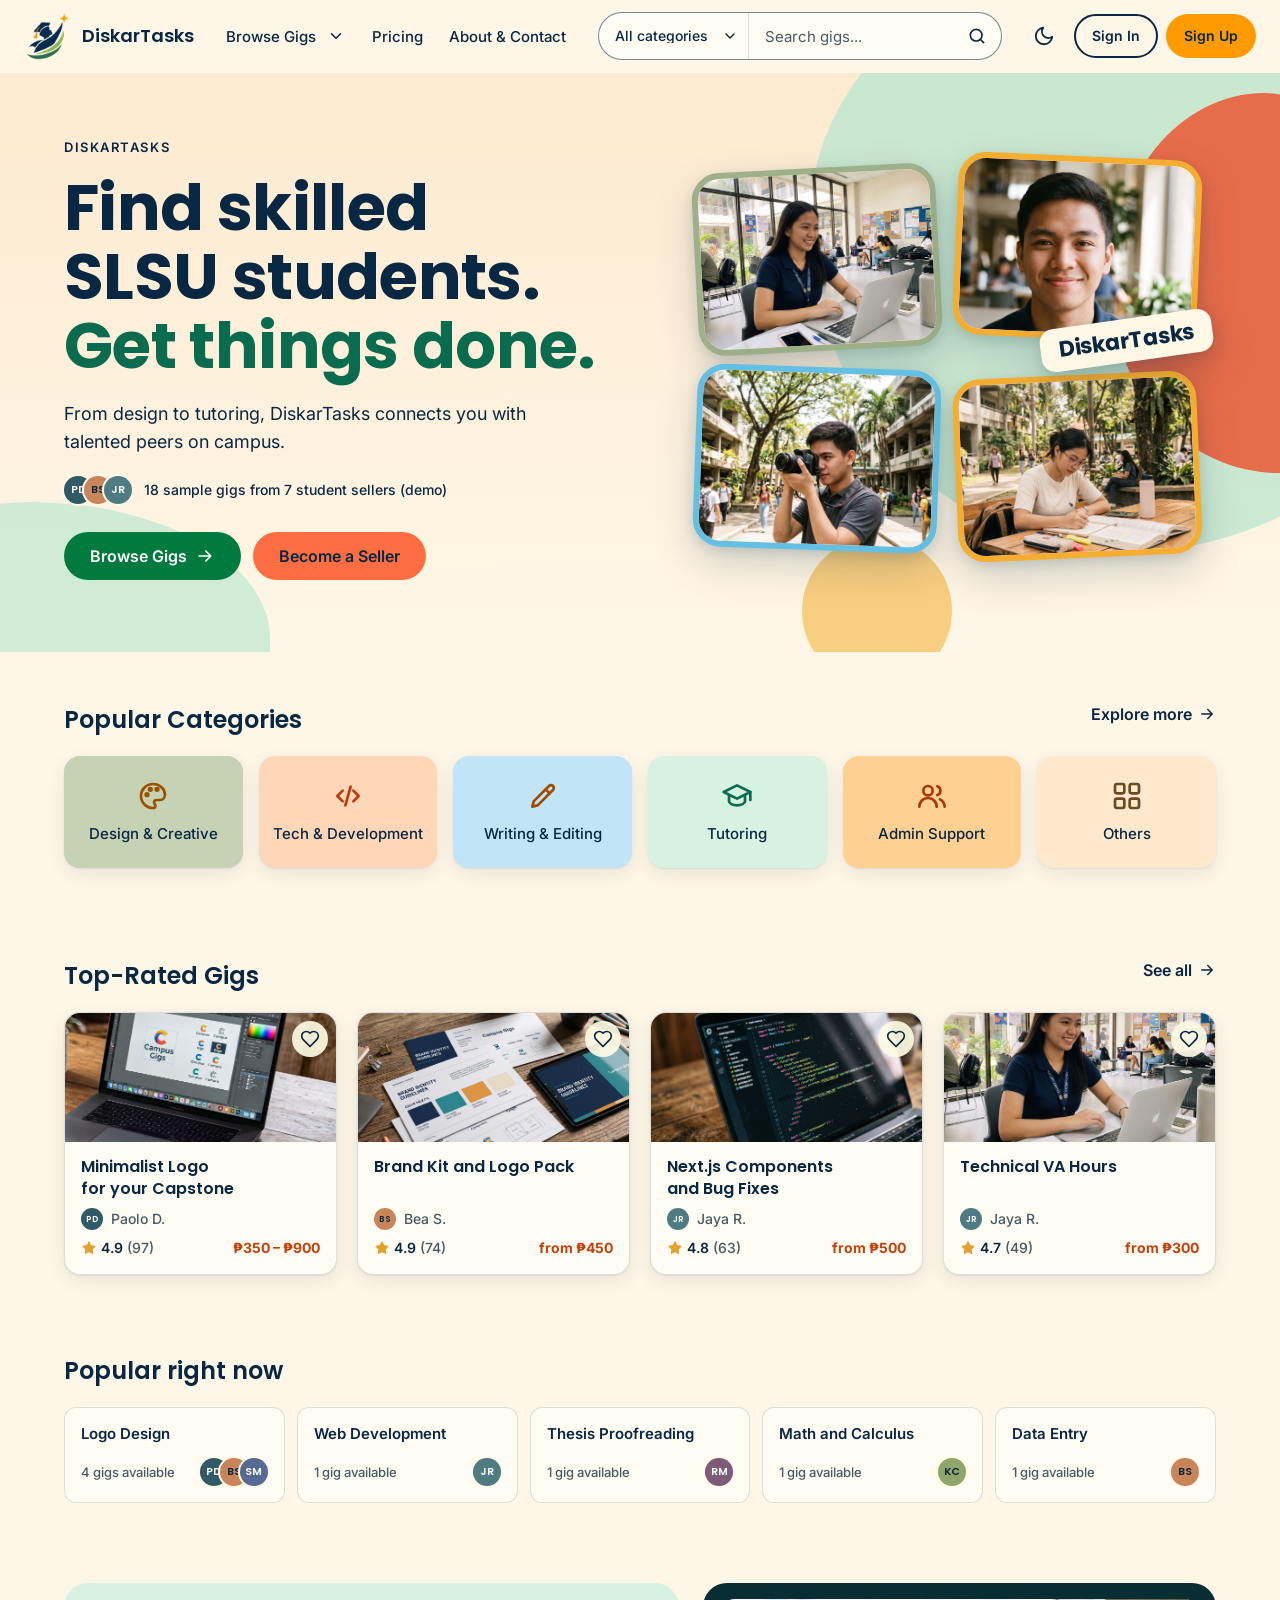
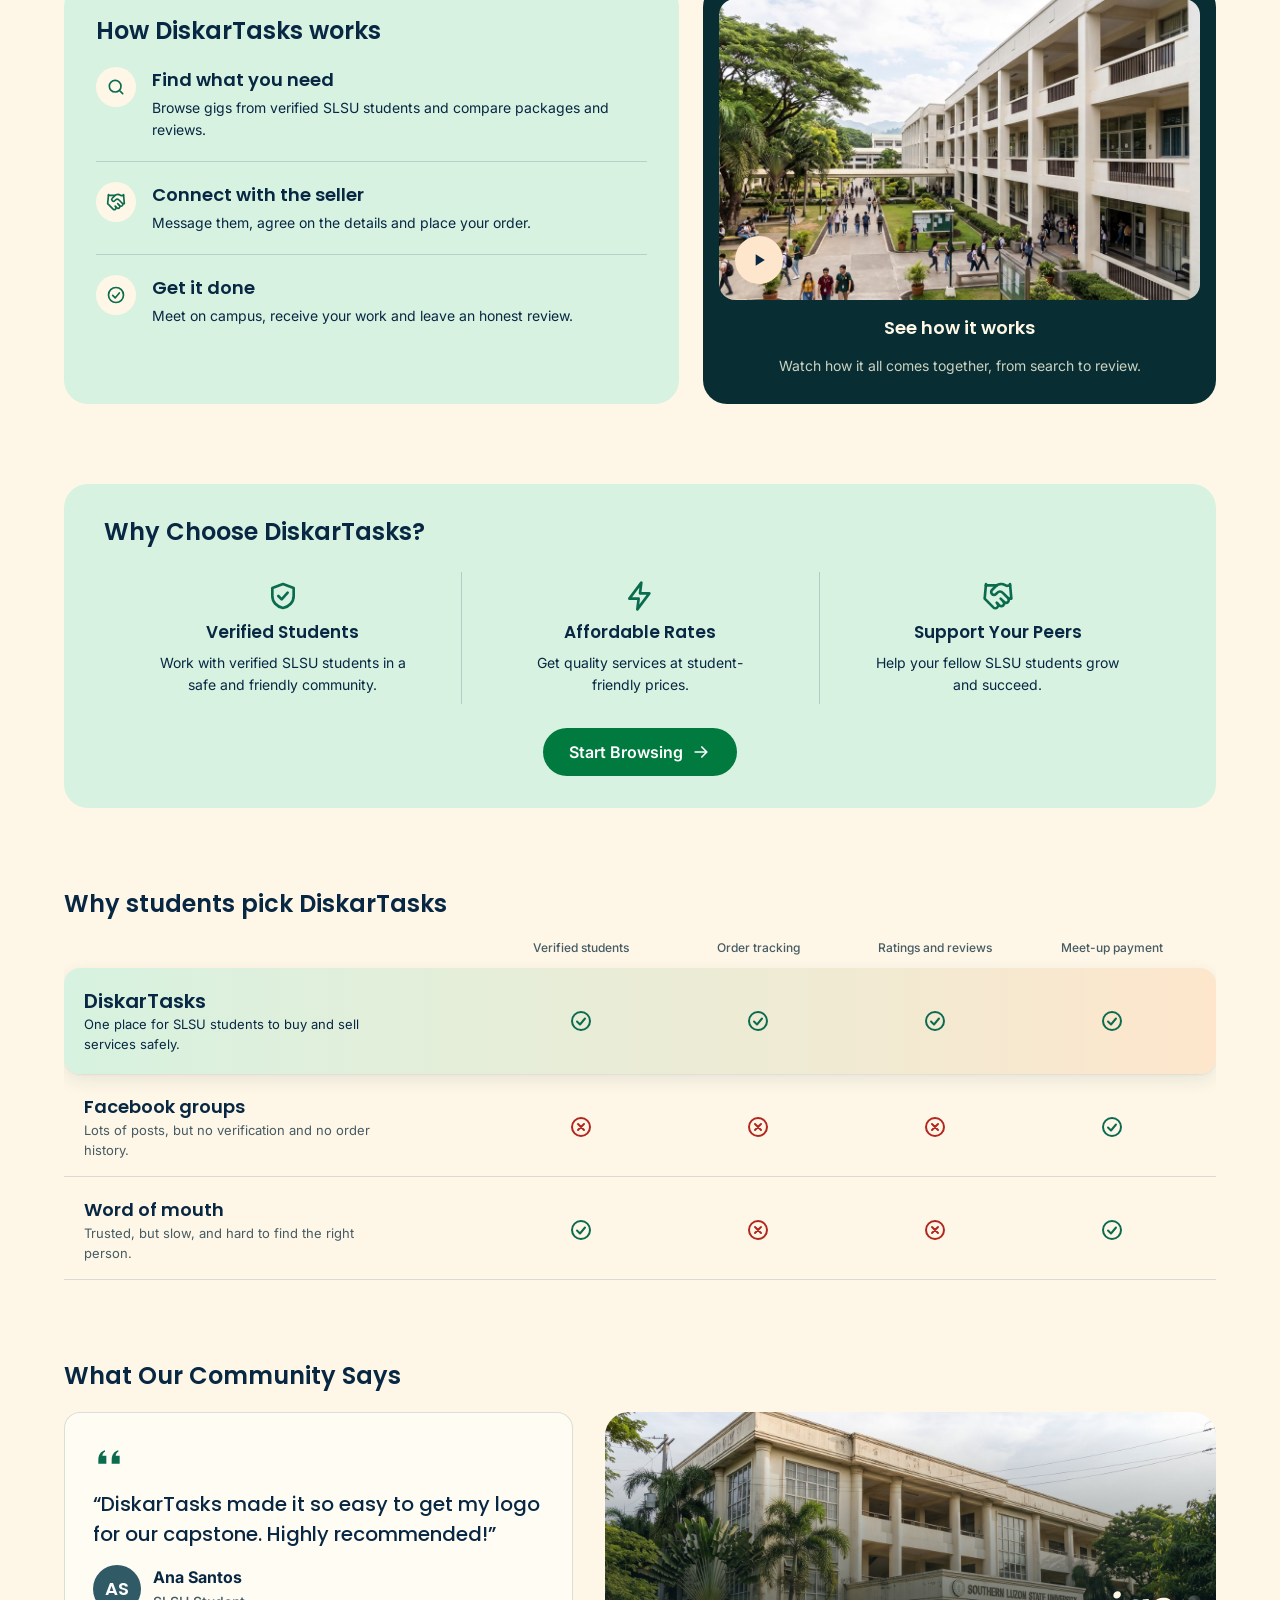
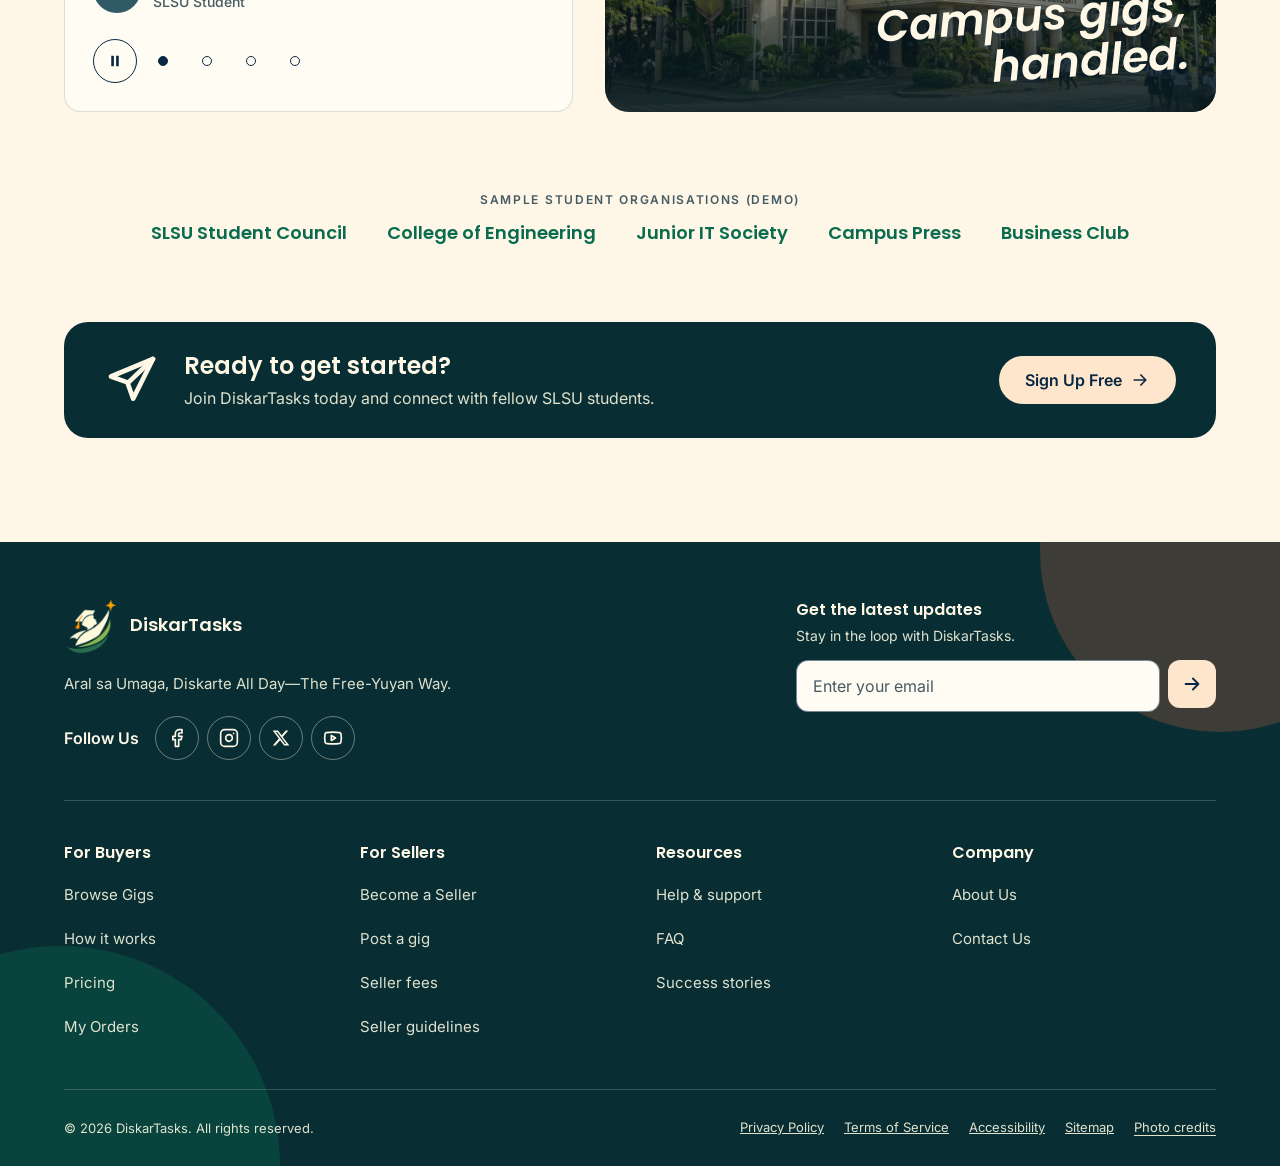
==== commit 37f4ae20: "Rename to DiskarTasks: new logo, About page content, team, honest home stats Co-Authored-By: Claude " ====
--- a/index.html
+++ b/index.html
@@ -3,11 +3,13 @@
 <head>
   <meta charset="utf-8">
   <meta name="viewport" content="width=device-width, initial-scale=1">
-  <title>Campus Gigs | Find skilled SLSU students</title>
-  <meta name="description" content="Campus Gigs is a marketplace where SLSU students buy and sell design, tech, writing, tutoring and admin services.">
+  <title>DiskarTasks | Find skilled SLSU students</title>
+  <meta name="description" content="DiskarTasks is a marketplace where SLSU students buy and sell design, tech, writing, tutoring and admin services.">
   <link rel="preconnect" href="https://fonts.googleapis.com">
   <link rel="preconnect" href="https://fonts.gstatic.com" crossorigin>
   <link href="https://fonts.googleapis.com/css2?family=Inter:wght@400;500;600;700&family=Poppins:wght@500;600;700&display=swap" rel="stylesheet">
+  <link rel="icon" type="image/png" href="brand/favicon.png">
+  <link rel="apple-touch-icon" href="brand/apple-touch-icon.png">
   <link rel="stylesheet" href="css/tokens.css">
   <link rel="stylesheet" href="css/base.css">
   <link rel="stylesheet" href="css/components.css">
@@ -21,9 +23,9 @@
   <section class="hero" aria-labelledby="hero-title">
     <div class="container hero__inner">
       <div class="hero__copy">
-        <p class="eyebrow">Campus Gigs</p>
+        <p class="eyebrow">DiskarTasks</p>
         <h1 class="display" id="hero-title">Find skilled<br>SLSU students.<br><span class="text-teal">Get things done.</span></h1>
-        <p class="hero__sub">From design to tutoring, Campus Gigs connects you with talented peers on campus.</p>
+        <p class="hero__sub">From design to tutoring, DiskarTasks connects you with talented peers on campus.</p>
         <p class="proof" id="hero-proof"></p>
         <div class="hero__actions">
           <a class="btn btn--primary" href="browse.html">Browse Gigs <span id="ico-arrow"></span></a>
@@ -35,7 +37,7 @@
         <div class="collage__frame" data-frame="heroFrame2"></div>
         <div class="collage__frame" data-frame="heroFrame3"></div>
         <div class="collage__frame" data-frame="heroFrame4"></div>
-        <div class="collage__sticker" aria-hidden="true">Campus<br>Gigs</div>
+        <div class="collage__sticker" aria-hidden="true">DiskarTasks</div>
       </div>
     </div>
   </section>
@@ -58,7 +60,7 @@
   <section class="section container" aria-labelledby="how-title">
     <div class="how">
       <div class="steps-card">
-        <h2 id="how-title" style="margin-bottom:20px">How Campus Gigs works</h2>
+        <h2 id="how-title" style="margin-bottom:20px">How DiskarTasks works</h2>
         <div class="steps-card__step"><span class="steps-card__icon" data-ico="search" data-size="20"></span><div><h3>Find what you need</h3><p>Browse gigs from verified SLSU students and compare packages and reviews.</p></div></div>
         <div class="steps-card__step"><span class="steps-card__icon" data-ico="handshake" data-size="20"></span><div><h3>Connect with the seller</h3><p>Message them, agree on the details and place your order.</p></div></div>
         <div class="steps-card__step"><span class="steps-card__icon" data-ico="check-circle" data-size="20"></span><div><h3>Get it done</h3><p>Meet on campus, receive your work and leave an honest review.</p></div></div>
@@ -73,7 +75,7 @@
 
   <section class="section container" aria-labelledby="why-title">
     <div class="band band--olive why">
-      <h2 id="why-title" class="why__title">Why Choose Campus Gigs?</h2>
+      <h2 id="why-title" class="why__title">Why Choose DiskarTasks?</h2>
       <div class="why__items">
         <div class="why__item"><span data-ico="shield-check" data-size="32"></span><h3>Verified Students</h3><p>Work with verified SLSU students in a safe and friendly community.</p></div>
         <div class="why__item"><span data-ico="zap" data-size="32"></span><h3>Affordable Rates</h3><p>Get quality services at student-friendly prices.</p></div>
@@ -84,10 +86,10 @@
   </section>
 
   <section class="section container" aria-labelledby="compare-title">
-    <h2 id="compare-title" style="margin-bottom:20px">Why students pick Campus Gigs</h2>
-    <div class="table-scroll"><div class="compare" role="table" aria-label="Campus Gigs compared with Facebook groups and word of mouth">
+    <h2 id="compare-title" style="margin-bottom:20px">Why students pick DiskarTasks</h2>
+    <div class="table-scroll"><div class="compare" role="table" aria-label="DiskarTasks compared with Facebook groups and word of mouth">
       <div class="compare__head" role="row"><span role="columnheader"></span><span role="columnheader">Verified students</span><span role="columnheader">Order tracking</span><span role="columnheader">Ratings and reviews</span><span role="columnheader">Meet-up payment</span></div>
-      <div class="compare__row compare__row--us" role="row"><div class="compare__who" role="rowheader"><strong>Campus Gigs</strong><p>One place for SLSU students to buy and sell services safely.</p></div><span role="cell" class="yes" aria-label="Yes" data-ico="check-circle" data-size="24"></span><span role="cell" class="yes" aria-label="Yes" data-ico="check-circle" data-size="24"></span><span role="cell" class="yes" aria-label="Yes" data-ico="check-circle" data-size="24"></span><span role="cell" class="yes" aria-label="Yes" data-ico="check-circle" data-size="24"></span></div>
+      <div class="compare__row compare__row--us" role="row"><div class="compare__who" role="rowheader"><strong>DiskarTasks</strong><p>One place for SLSU students to buy and sell services safely.</p></div><span role="cell" class="yes" aria-label="Yes" data-ico="check-circle" data-size="24"></span><span role="cell" class="yes" aria-label="Yes" data-ico="check-circle" data-size="24"></span><span role="cell" class="yes" aria-label="Yes" data-ico="check-circle" data-size="24"></span><span role="cell" class="yes" aria-label="Yes" data-ico="check-circle" data-size="24"></span></div>
       <div class="compare__row" role="row"><div class="compare__who" role="rowheader"><strong>Facebook groups</strong><p>Lots of posts, but no verification and no order history.</p></div><span role="cell" class="no" aria-label="No" data-ico="x-circle" data-size="24"></span><span role="cell" class="no" aria-label="No" data-ico="x-circle" data-size="24"></span><span role="cell" class="no" aria-label="No" data-ico="x-circle" data-size="24"></span><span role="cell" class="yes" aria-label="Yes" data-ico="check-circle" data-size="24"></span></div>
       <div class="compare__row" role="row"><div class="compare__who" role="rowheader"><strong>Word of mouth</strong><p>Trusted, but slow, and hard to find the right person.</p></div><span role="cell" class="yes" aria-label="Yes" data-ico="check-circle" data-size="24"></span><span role="cell" class="no" aria-label="No" data-ico="x-circle" data-size="24"></span><span role="cell" class="no" aria-label="No" data-ico="x-circle" data-size="24"></span><span role="cell" class="yes" aria-label="Yes" data-ico="check-circle" data-size="24"></span></div>
     </div></div>
@@ -107,14 +109,14 @@
     </div>
   </section>
 
-  <section class="section container" aria-label="Student organisations that use Campus Gigs">
-    <div class="logo-row"><span class="logo-row__eyebrow">Trusted by SLSU student orgs</span><div class="logo-row__list"><span class="logo-row__item">SLSU Student Council</span><span class="logo-row__item">College of Engineering</span><span class="logo-row__item">Junior IT Society</span><span class="logo-row__item">Campus Press</span><span class="logo-row__item">Business Club</span></div></div>
+  <section class="section container" aria-label="Sample student organisations">
+    <div class="logo-row"><span class="logo-row__eyebrow">Sample student organisations (demo)</span><div class="logo-row__list"><span class="logo-row__item">SLSU Student Council</span><span class="logo-row__item">College of Engineering</span><span class="logo-row__item">Junior IT Society</span><span class="logo-row__item">Campus Press</span><span class="logo-row__item">Business Club</span></div></div>
   </section>
 
   <section class="section container" aria-labelledby="cta-title">
     <div class="band band--deep cta-wide on-dark">
       <span class="cta-wide__icon" data-ico="send" data-size="56"></span>
-      <div class="cta-wide__text"><h2 id="cta-title">Ready to get started?</h2><p>Join Campus Gigs today and connect with fellow SLSU students.</p></div>
+      <div class="cta-wide__text"><h2 id="cta-title">Ready to get started?</h2><p>Join DiskarTasks today and connect with fellow SLSU students.</p></div>
       <a class="btn btn--light" id="cta-btn" href="signup.html">Sign Up Free <span data-ico="arrow-right" data-size="20"></span></a>
     </div>
   </section>
--- a/css/shell.css
+++ b/css/shell.css
@@ -4,10 +4,14 @@
 /* ---- Logo ---- */
 .logo { display: inline-flex; align-items: center; gap: 10px; min-height: 44px; color: var(--deep); text-decoration: none; }
 .logo__text { font: 600 18px/1.05 var(--font-head); }
-.logo__g { stroke: var(--teal); }
+.logo__mark { display: block; flex: none; object-fit: contain; }
+.logo__mark--dark { display: none; }
+:root[data-theme="dark"] .logo__mark--light { display: none; }
+:root[data-theme="dark"] .logo__mark--dark { display: block; }
 .logo--sm .logo__text { font-size: 16px; }
 .logo--light { color: var(--ivory); }
-.logo--light .logo__g { stroke: var(--olive); }
+.logo--light .logo__mark--light { display: none; }
+.logo--light .logo__mark--dark { display: block; }
 
 /* ---- Storage notice (only when localStorage is blocked or per-file) ---- */
 .storage-notice { padding: 10px var(--gutter); background: var(--olive); color: var(--deep); font: 500 14px/20px var(--font-body); text-align: center; }
--- a/css/pages.css
+++ b/css/pages.css
@@ -175,6 +175,46 @@
   .about-cta__photo { order: 1; min-height: 220px; }
   .about-cta .cta-band--card { order: 2; margin: -40px 12px 0; }
 }
+
+/* ---- About: story, problem/solution, audiences, values, team */
+.about-story > * { max-width: 880px; }
+.about-story h2, .problem h2 { margin-bottom: 16px; }
+.about-story p { font-size: 18px; line-height: 30px; }
+.about-two__card { background: var(--olive); border-radius: var(--r24); padding: 32px; }
+.about-two__card:nth-child(2) { background: var(--cream); }
+.problem { display: grid; grid-template-columns: repeat(2, minmax(0, 1fr)); gap: 48px; align-items: start; }
+.problem p + p { margin-top: 12px; }
+.solution { list-style: none; margin: 0; padding: 0; display: grid; gap: 16px; }
+.solution li { display: flex; gap: 14px; align-items: flex-start; }
+.solution__ico { display: grid; place-items: center; width: 44px; height: 44px; flex: none; border-radius: 50%; background: var(--olive); color: var(--teal); }
+.solution h3 { font-size: 17px; line-height: 24px; }
+.solution p { color: var(--muted); font-size: 15px; }
+.audience { display: grid; grid-template-columns: repeat(3, minmax(0, 1fr)); gap: 24px; }
+.audience h3 { font-size: 18px; margin-bottom: 8px; }
+.audience p { color: var(--muted); }
+.values { list-style: none; margin: 0; padding: 0; display: grid; grid-template-columns: repeat(3, minmax(0, 1fr)); gap: 20px; }
+.value { background: var(--card); border: 1px solid var(--line); border-radius: var(--r16); padding: 20px 22px; box-shadow: var(--shadow-card); }
+.value__n { display: grid; place-items: center; width: 32px; height: 32px; margin-bottom: 12px; border-radius: 50%; background: var(--green); color: var(--on-green); font: 600 14px/1 var(--font-head); }
+.value h3 { font-size: 18px; line-height: 24px; margin-bottom: 6px; }
+.value p { color: var(--muted); font-size: 15px; line-height: 24px; }
+.team-lead { color: var(--muted); margin-bottom: 28px; }
+.team { list-style: none; margin: 0; padding: 0; display: grid; grid-template-columns: repeat(4, minmax(0, 1fr)); gap: 24px; }
+.member { background: var(--card); border: 1px solid var(--line); border-radius: var(--r16); padding: 16px; box-shadow: var(--shadow-card); display: flex; flex-direction: column; }
+.member__photo { position: relative; aspect-ratio: 1 / 1; border-radius: var(--r12); overflow: hidden; margin-bottom: 14px; background: var(--olive); }
+.member__photo > .tile { position: absolute; inset: 0; width: 100%; height: 100%; object-fit: cover; object-position: center top; }
+.member h3 { font-size: 17px; line-height: 24px; }
+.member__role { color: var(--teal); font-weight: 600; font-size: 14px; line-height: 20px; margin-top: 2px; }
+.member__duty { color: var(--muted); font-size: 14px; line-height: 22px; margin-top: 10px; }
+.member__mail { margin-top: auto; padding-top: 12px; font-size: 13px; color: var(--teal); font-weight: 500; overflow-wrap: anywhere; }
+@media (max-width: 1023px) { .team { grid-template-columns: repeat(2, minmax(0, 1fr)); } .values { grid-template-columns: repeat(2, minmax(0, 1fr)); } }
+@media (max-width: 767px) {
+  .problem, .audience, .values { grid-template-columns: 1fr; gap: 24px; }
+  .values { gap: 16px; }
+  .about-two__card { padding: 24px; }
+  .team { gap: 14px; }
+  .member { padding: 12px; }
+}
+@media (max-width: 479px) { .team { grid-template-columns: 1fr; } }
 
 /* ============================================================ Contact (section of the About page) */
 .contact-head { max-width: 60ch; margin-bottom: 32px; }
